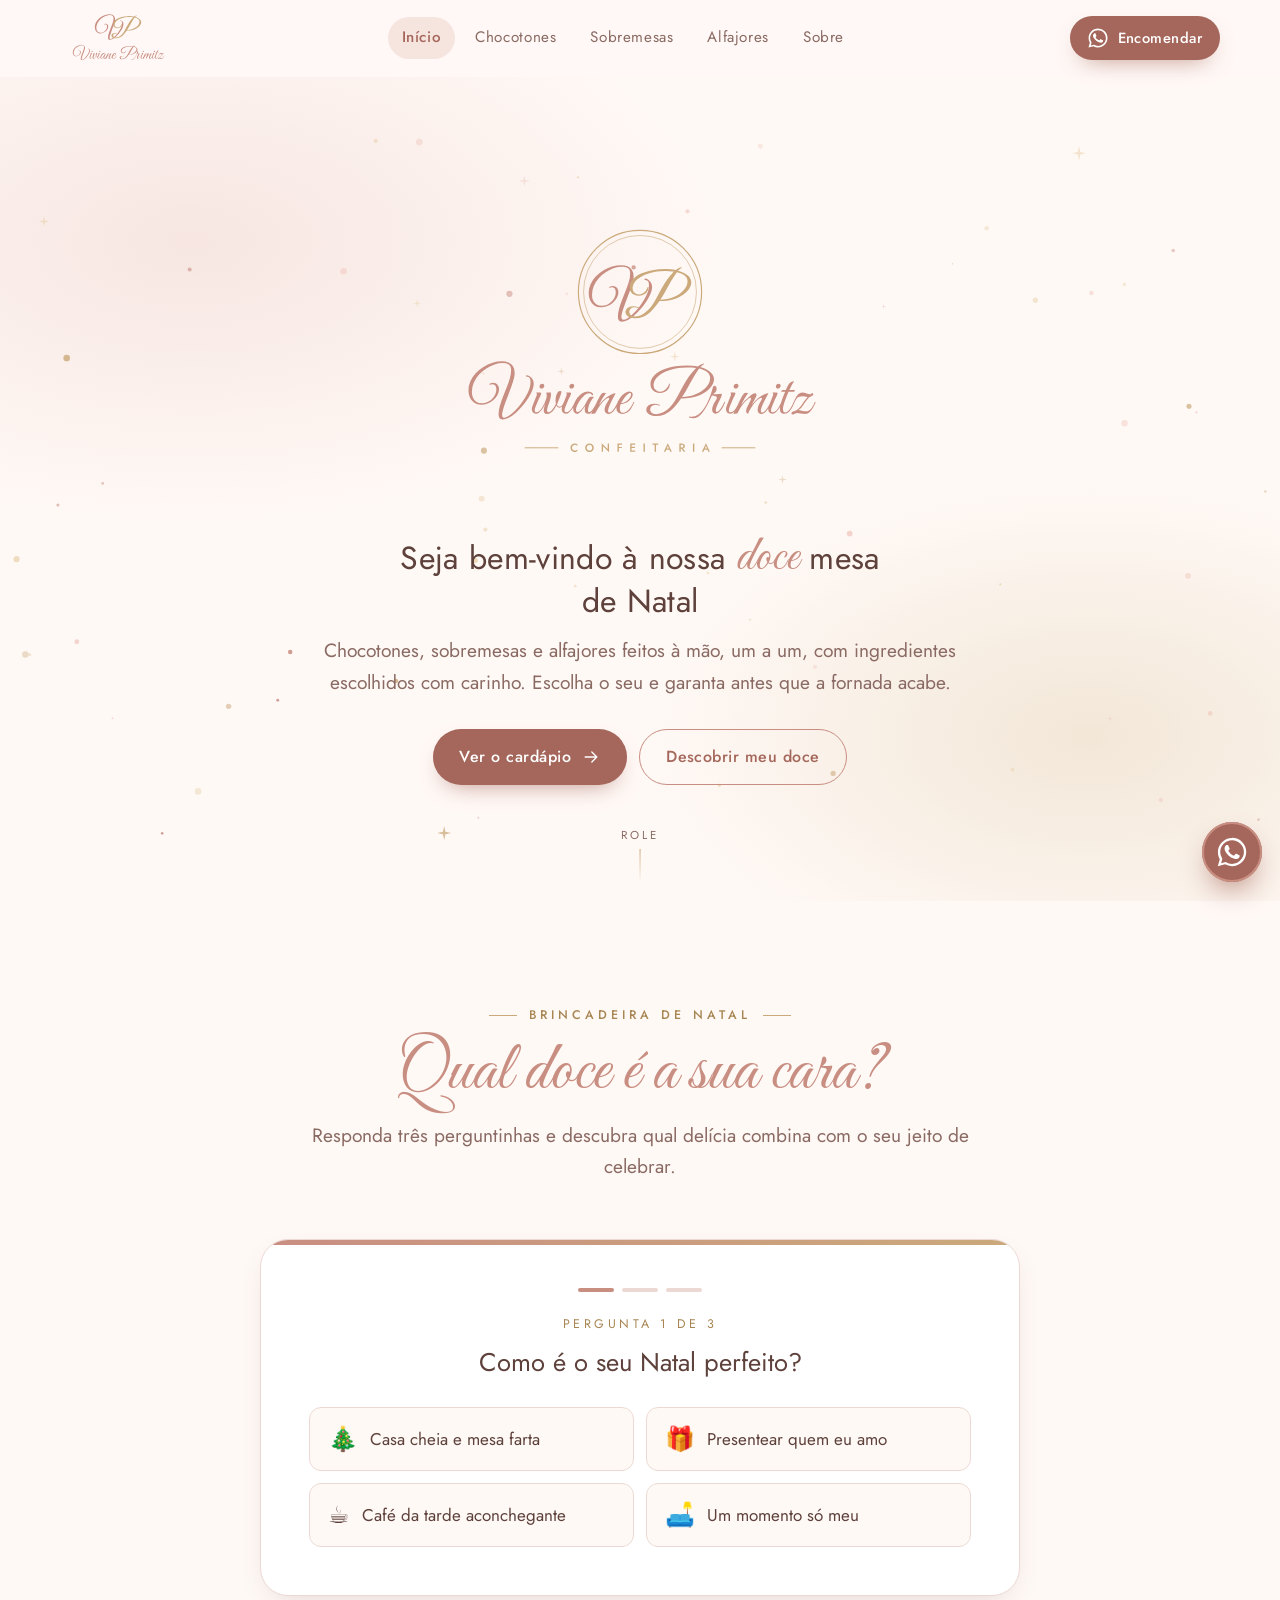
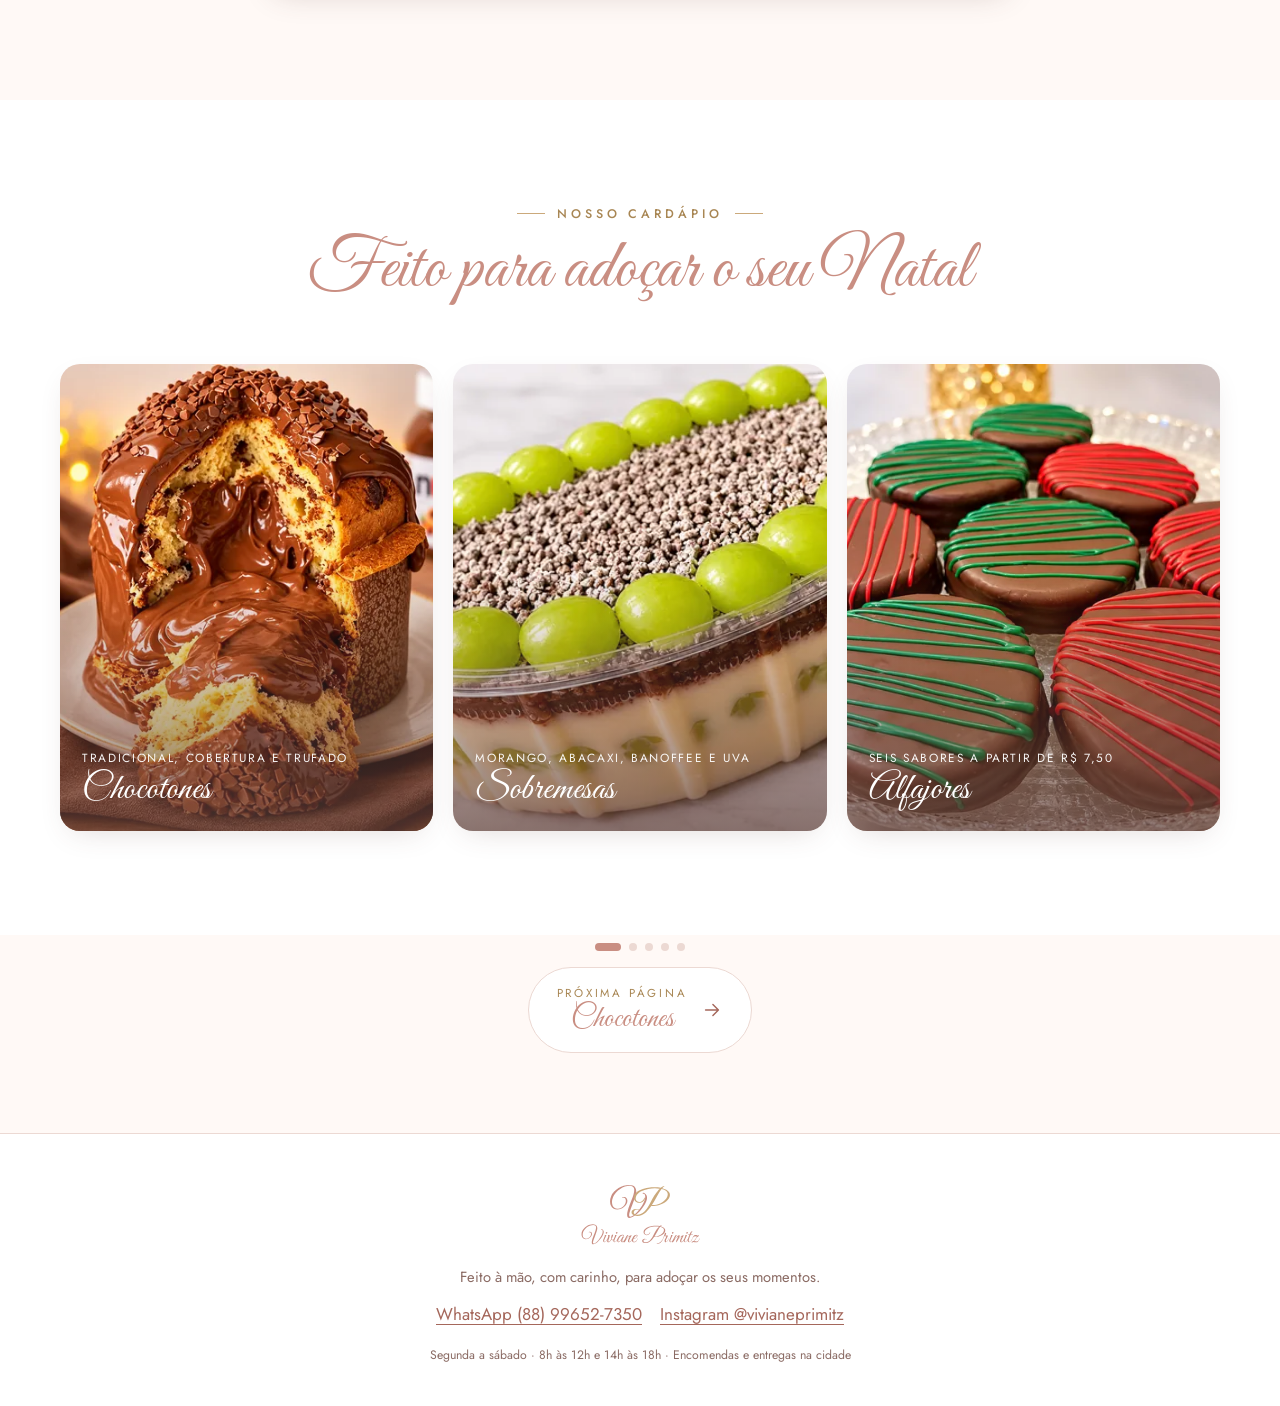
==== index.html @ ac2fde9c "Cria site de cardápio da Viviane Primitz Confeitaria Cinco páginas estáticas (boas-vindas com quiz, " ====
<!doctype html>
<html lang="pt-BR" class="no-js">
<head>
  <meta charset="utf-8">
  <meta name="viewport" content="width=device-width, initial-scale=1, viewport-fit=cover">
  <title>Viviane Primitz Confeitaria · Cardápio de Natal</title>
  <meta name="description" content="Chocotones, sobremesas natalinas e alfajores feitos à mão. Escolha o seu e encomende pelo WhatsApp.">
  <meta name="theme-color" content="#FFF9F6">

  <meta property="og:type" content="website">
  <meta property="og:locale" content="pt_BR">
  <meta property="og:site_name" content="Viviane Primitz Confeitaria">
  <meta property="og:title" content="Viviane Primitz Confeitaria · Cardápio de Natal">
  <meta property="og:description" content="Chocotones, sobremesas natalinas e alfajores feitos à mão. Escolha o seu e encomende pelo WhatsApp.">
  <meta property="og:image" content="/assets/og-image.jpg">
  <meta name="twitter:card" content="summary_large_image">

  <link rel="icon" href="assets/logo/viviane-primitz-icone.svg" type="image/svg+xml">
  <link rel="icon" href="assets/logo/icone-32.png" sizes="32x32" type="image/png">
  <link rel="apple-touch-icon" href="assets/logo/icone-180.png">

  <link rel="preconnect" href="https://fonts.googleapis.com">
  <link rel="preconnect" href="https://fonts.gstatic.com" crossorigin>
  <link rel="stylesheet" href="https://fonts.googleapis.com/css2?family=Great+Vibes&family=Jost:wght@300;400;500&display=swap">
  <link rel="stylesheet" href="css/style.css">
  <script src="js/main.js" defer></script>
</head>
<body class="page-index">
<a class="skip-link" href="#conteudo">Pular para o conteúdo</a>

<header class="site-header">
  <div class="container header-inner">
    <a class="brand" href="index.html" aria-label="Viviane Primitz Confeitaria, página inicial">
      <img src="assets/logo/viviane-primitz-compacta.svg" alt="Viviane Primitz" width="116" height="58">
    </a>
    <nav class="main-nav" aria-label="Cardápio">
      <ul>
        <li><a href="index.html" aria-current="page">Início</a></li>
        <li><a href="chocotones.html">Chocotones</a></li>
        <li><a href="sobremesas.html">Sobremesas</a></li>
        <li><a href="alfajores.html">Alfajores</a></li>
        <li><a href="sobre.html">Sobre</a></li>
      </ul>
    </nav>
    <a class="btn btn-sm header-cta" data-wa="Olá! Vim pelo cardápio do site e quero fazer uma encomenda. 😊" href="https://wa.me/5588996527350"><svg viewBox="0 0 24 24" fill="currentColor" aria-hidden="true"><path d="M17.47 14.38c-.3-.15-1.75-.86-2.02-.96-.27-.1-.47-.15-.67.15-.2.3-.77.96-.94 1.16-.17.2-.35.22-.64.07-.3-.15-1.25-.46-2.38-1.47-.88-.79-1.47-1.76-1.65-2.05-.17-.3-.02-.46.13-.6.13-.14.3-.35.45-.52.15-.18.2-.3.3-.5.1-.2.05-.37-.02-.52-.08-.15-.67-1.6-.92-2.2-.24-.58-.49-.5-.67-.5h-.57c-.2 0-.52.07-.8.37-.27.3-1.04 1.02-1.04 2.48 0 1.46 1.07 2.88 1.21 3.07.15.2 2.1 3.2 5.08 4.49.71.3 1.27.49 1.7.63.72.23 1.37.2 1.88.12.57-.09 1.75-.72 2-1.41.25-.7.25-1.29.17-1.41-.07-.13-.27-.2-.57-.35zM12.05 21.5h-.01a9.4 9.4 0 0 1-4.8-1.32l-.34-.2-3.56.93.95-3.47-.22-.36A9.4 9.4 0 0 1 2.6 12.05C2.6 6.84 6.84 2.6 12.06 2.6c2.52 0 4.9.99 6.68 2.77a9.38 9.38 0 0 1 2.76 6.68c0 5.21-4.24 9.45-9.45 9.45zm8.04-17.5A11.3 11.3 0 0 0 12.05.7C5.79.7.7 5.79.7 12.05c0 2 .52 3.95 1.52 5.67L.6 23.4l5.82-1.53a11.33 11.33 0 0 0 5.63 1.43h.01c6.26 0 11.35-5.09 11.35-11.35 0-3.03-1.18-5.88-3.32-8.02z"/></svg>Encomendar</a>
  </div>
</header>

<nav class="tabbar" aria-label="Cardápio">
    <a href="index.html" aria-current="page"><svg viewBox="0 0 24 24" fill="none" stroke="currentColor" stroke-width="1.6" stroke-linecap="round" stroke-linejoin="round" aria-hidden="true"><path d="M4 11.5 12 5l8 6.5V20a1 1 0 0 1-1 1h-4.5v-5.5h-5V21H5a1 1 0 0 1-1-1z"/></svg><span>Início</span></a>
    <a href="chocotones.html"><svg viewBox="0 0 24 24" fill="none" stroke="currentColor" stroke-width="1.6" stroke-linecap="round" stroke-linejoin="round" aria-hidden="true"><path d="M4 10h16v10a1 1 0 0 1-1 1H5a1 1 0 0 1-1-1zM3 7h18v3H3zM12 7v14M12 7c-1.5-3-5-3.5-5-1.2C7 7 9 7 12 7zm0 0c1.5-3 5-3.5 5-1.2C17 7 15 7 12 7z"/></svg><span>Chocotones</span></a>
    <a href="sobremesas.html"><svg viewBox="0 0 24 24" fill="none" stroke="currentColor" stroke-width="1.6" stroke-linecap="round" stroke-linejoin="round" aria-hidden="true"><path d="M4 20h16M5 20v-6a2 2 0 0 1 2-2h10a2 2 0 0 1 2 2v6M5 15.5c1.2 1 2.3 1 3.5 0s2.3-1 3.5 0 2.3 1 3.5 0 2.3-1 3.5 0M12 12V8M12 5.5a1 1 0 0 0 0-2"/></svg><span>Sobremesas</span></a>
    <a href="alfajores.html"><svg viewBox="0 0 24 24" fill="none" stroke="currentColor" stroke-width="1.6" stroke-linecap="round" stroke-linejoin="round" aria-hidden="true"><circle cx="12" cy="12" r="8.5"/><path d="M8 9.5c1.5 1 2.5 1 4 0s2.5-1 4 0M8 14.5c1.5 1 2.5 1 4 0s2.5-1 4 0"/></svg><span>Alfajores</span></a>
    <a href="sobre.html"><svg viewBox="0 0 24 24" fill="none" stroke="currentColor" stroke-width="1.6" stroke-linecap="round" stroke-linejoin="round" aria-hidden="true"><path d="M12 20s-7.5-4.4-7.5-10A4.3 4.3 0 0 1 12 7.4 4.3 4.3 0 0 1 19.5 10c0 5.6-7.5 10-7.5 10z"/></svg><span>Sobre</span></a>
</nav>

<main id="conteudo">
  <section class="hero">
    <canvas id="sparkles" aria-hidden="true"></canvas>
    <div class="hero-content">
      <img class="hero-logo" src="assets/logo/viviane-primitz-principal.svg" alt="Viviane Primitz Confeitaria" width="600" height="350">
      <h1>Seja bem-vindo à nossa <em>doce</em> mesa de Natal</h1>
      <p class="lead">Chocotones, sobremesas e alfajores feitos à mão, um a um, com ingredientes escolhidos com carinho. Escolha o seu e garanta antes que a fornada acabe.</p>
      <div class="hero-actions">
        <a class="btn" href="chocotones.html">Ver o cardápio <svg viewBox="0 0 24 24" fill="none" stroke="currentColor" stroke-width="1.6" stroke-linecap="round" stroke-linejoin="round" aria-hidden="true"><path d="M5 12h14M13 6l6 6-6 6"/></svg></a>
        <a class="btn btn-outline" href="#quiz">Descobrir meu doce</a>
      </div>
    </div>
    <a class="scroll-hint" href="#quiz" aria-label="Ir para o quiz"><span>Role</span><span></span></a>
  </section>

  <section class="section" id="quiz" aria-labelledby="quiz-title">
    <div class="container">
      <header class="section-head reveal">
        <span class="eyebrow">Brincadeira de Natal</span>
        <h2 class="section-title" id="quiz-title">Qual doce é a sua cara?</h2>
        <p class="lead">Responda três perguntinhas e descubra qual delícia combina com o seu jeito de celebrar.</p>
      </header>

      <div class="quiz reveal" data-quiz>
        <div class="quiz-progress" aria-hidden="true"><span></span><span></span><span></span></div>

      <div class="quiz-step" role="group" aria-labelledby="q0">
        <span class="quiz-count">Pergunta 1 de 3</span>
        <h3 id="q0">Como é o seu Natal perfeito?</h3>
        <div class="quiz-options">
          <button type="button" class="quiz-option" data-score="sobremesa trufado"><span class="emoji" aria-hidden="true">🎄</span><span>Casa cheia e mesa farta</span></button><button type="button" class="quiz-option" data-score="chocomimo alfajor"><span class="emoji" aria-hidden="true">🎁</span><span>Presentear quem eu amo</span></button><button type="button" class="quiz-option" data-score="tradicional cobertura"><span class="emoji" aria-hidden="true">☕</span><span>Café da tarde aconchegante</span></button><button type="button" class="quiz-option" data-score="trufado alfajor"><span class="emoji" aria-hidden="true">🛋️</span><span>Um momento só meu</span></button>
        </div>
      </div>
      <div class="quiz-step" role="group" aria-labelledby="q1">
        <span class="quiz-count">Pergunta 2 de 3</span>
        <h3 id="q1">Chocolate, para você, é…</h3>
        <div class="quiz-options">
          <button type="button" class="quiz-option" data-score="tradicional sobremesa"><span class="emoji" aria-hidden="true">🤍</span><span>Na medida certa</span></button><button type="button" class="quiz-option" data-score="trufado cobertura"><span class="emoji" aria-hidden="true">🍫</span><span>Quanto mais, melhor!</span></button><button type="button" class="quiz-option" data-score="cobertura alfajor"><span class="emoji" aria-hidden="true">✨</span><span>Uma casquinha crocante</span></button><button type="button" class="quiz-option" data-score="sobremesa chocomimo"><span class="emoji" aria-hidden="true">🍓</span><span>Prefiro frutas e creme</span></button>
        </div>
      </div>
      <div class="quiz-step" role="group" aria-labelledby="q2">
        <span class="quiz-count">Pergunta 3 de 3</span>
        <h3 id="q2">Escolha uma textura irresistível</h3>
        <div class="quiz-options">
          <button type="button" class="quiz-option" data-score="tradicional cobertura"><span class="emoji" aria-hidden="true">☁️</span><span>Fofinho</span></button><button type="button" class="quiz-option" data-score="sobremesa trufado"><span class="emoji" aria-hidden="true">🥄</span><span>Cremoso</span></button><button type="button" class="quiz-option" data-score="alfajor chocomimo"><span class="emoji" aria-hidden="true">🍪</span><span>Macio e recheado</span></button><button type="button" class="quiz-option" data-score="chocomimo sobremesa"><span class="emoji" aria-hidden="true">🫙</span><span>Em camadas</span></button>
        </div>
      </div>
        <div class="quiz-result" aria-live="polite">
          <img src="assets/img/chocotone-tradicional-sm.webp" alt="" width="220" height="220">
          <div>
            <span class="quiz-count">O seu doce é</span>
            <h3 class="script" data-result-name tabindex="-1">Chocotone</h3>
            <p data-result-text></p>
            <p><strong data-result-price></strong></p>
            <div class="actions">
              <a class="btn" data-wa="Olá! Fiz o quiz do site e quero encomendar. 😊" href="https://wa.me/5588996527350" data-result-order><svg viewBox="0 0 24 24" fill="currentColor" aria-hidden="true"><path d="M17.47 14.38c-.3-.15-1.75-.86-2.02-.96-.27-.1-.47-.15-.67.15-.2.3-.77.96-.94 1.16-.17.2-.35.22-.64.07-.3-.15-1.25-.46-2.38-1.47-.88-.79-1.47-1.76-1.65-2.05-.17-.3-.02-.46.13-.6.13-.14.3-.35.45-.52.15-.18.2-.3.3-.5.1-.2.05-.37-.02-.52-.08-.15-.67-1.6-.92-2.2-.24-.58-.49-.5-.67-.5h-.57c-.2 0-.52.07-.8.37-.27.3-1.04 1.02-1.04 2.48 0 1.46 1.07 2.88 1.21 3.07.15.2 2.1 3.2 5.08 4.49.71.3 1.27.49 1.7.63.72.23 1.37.2 1.88.12.57-.09 1.75-.72 2-1.41.25-.7.25-1.29.17-1.41-.07-.13-.27-.2-.57-.35zM12.05 21.5h-.01a9.4 9.4 0 0 1-4.8-1.32l-.34-.2-3.56.93.95-3.47-.22-.36A9.4 9.4 0 0 1 2.6 12.05C2.6 6.84 6.84 2.6 12.06 2.6c2.52 0 4.9.99 6.68 2.77a9.38 9.38 0 0 1 2.76 6.68c0 5.21-4.24 9.45-9.45 9.45zm8.04-17.5A11.3 11.3 0 0 0 12.05.7C5.79.7.7 5.79.7 12.05c0 2 .52 3.95 1.52 5.67L.6 23.4l5.82-1.53a11.33 11.33 0 0 0 5.63 1.43h.01c6.26 0 11.35-5.09 11.35-11.35 0-3.03-1.18-5.88-3.32-8.02z"/></svg>Quero esse!</a>
              <a class="btn btn-outline" href="chocotones.html" data-result-page>Ver no cardápio</a>
              <button type="button" class="link-btn" data-quiz-restart>Refazer o quiz</button>
            </div>
          </div>
        </div>
      </div>
    </div>
  </section>

  <section class="section section-alt" aria-labelledby="destaques-title">
    <div class="container">
      <header class="section-head reveal">
        <span class="eyebrow">Nosso cardápio</span>
        <h2 class="section-title" id="destaques-title">Feito para adoçar o seu Natal</h2>
      </header>
      <div class="highlights">

      <a class="highlight reveal" href="chocotones.html">
        <img src="assets/img/chocotone-trufado-sm.webp" alt="Chocotone trufado com recheio cremoso" loading="lazy" width="560" height="600">
        <span class="highlight-text"><small>Tradicional, cobertura e trufado</small><span class="script">Chocotones</span></span>
      </a>

      <a class="highlight reveal" href="sobremesas.html">
        <img src="assets/img/sobremesa-uva-sm.webp" alt="Sobremesa natalina de uva" loading="lazy" width="560" height="600">
        <span class="highlight-text"><small>Morango, abacaxi, banoffee e uva</small><span class="script">Sobremesas</span></span>
      </a>

      <a class="highlight reveal" href="alfajores.html">
        <img src="assets/img/alfajor-sm.webp" alt="Alfajores decorados para o Natal" loading="lazy" width="560" height="600">
        <span class="highlight-text"><small>Seis sabores a partir de R$ 7,50</small><span class="script">Alfajores</span></span>
      </a>
      </div>
    </div>
  </section>
</main>

<section class="page-next" aria-label="Navegação entre páginas">
  <div class="container page-next-inner">
    <div class="steps" aria-label="Página 1 de 5"><span class="is-current"></span><span></span><span></span><span></span><span></span></div>
    <a class="next-link" href="chocotones.html">
        <span><small>Próxima página</small><strong>Chocotones</strong></span>
        <svg viewBox="0 0 24 24" fill="none" stroke="currentColor" stroke-width="1.6" stroke-linecap="round" stroke-linejoin="round" aria-hidden="true"><path d="M5 12h14M13 6l6 6-6 6"/></svg>
      </a>
  </div>
</section>
<footer class="site-footer">
  <div class="container">
    <img src="assets/logo/viviane-primitz-compacta.svg" alt="Viviane Primitz" width="150" height="75" loading="lazy">
    <p>Feito à mão, com carinho, para adoçar os seus momentos.</p>
    <div class="footer-links">
      <a data-wa="Olá! Vim pelo cardápio do site e quero fazer uma encomenda. 😊" href="https://wa.me/5588996527350">WhatsApp (88) 99652-7350</a>
      <a href="https://www.instagram.com/vivianeprimitz" target="_blank" rel="noopener">Instagram @vivianeprimitz</a>
    </div>
    <p><small>Segunda a sábado · 8h às 12h e 14h às 18h · Encomendas e entregas na cidade</small></p>
  </div>
</footer>

<a class="wa-float" data-wa="Olá! Vim pelo cardápio do site e quero fazer uma encomenda. 😊" href="https://wa.me/5588996527350" aria-label="Falar com a Viviane no WhatsApp"><svg viewBox="0 0 24 24" fill="currentColor" aria-hidden="true"><path d="M17.47 14.38c-.3-.15-1.75-.86-2.02-.96-.27-.1-.47-.15-.67.15-.2.3-.77.96-.94 1.16-.17.2-.35.22-.64.07-.3-.15-1.25-.46-2.38-1.47-.88-.79-1.47-1.76-1.65-2.05-.17-.3-.02-.46.13-.6.13-.14.3-.35.45-.52.15-.18.2-.3.3-.5.1-.2.05-.37-.02-.52-.08-.15-.67-1.6-.92-2.2-.24-.58-.49-.5-.67-.5h-.57c-.2 0-.52.07-.8.37-.27.3-1.04 1.02-1.04 2.48 0 1.46 1.07 2.88 1.21 3.07.15.2 2.1 3.2 5.08 4.49.71.3 1.27.49 1.7.63.72.23 1.37.2 1.88.12.57-.09 1.75-.72 2-1.41.25-.7.25-1.29.17-1.41-.07-.13-.27-.2-.57-.35zM12.05 21.5h-.01a9.4 9.4 0 0 1-4.8-1.32l-.34-.2-3.56.93.95-3.47-.22-.36A9.4 9.4 0 0 1 2.6 12.05C2.6 6.84 6.84 2.6 12.06 2.6c2.52 0 4.9.99 6.68 2.77a9.38 9.38 0 0 1 2.76 6.68c0 5.21-4.24 9.45-9.45 9.45zm8.04-17.5A11.3 11.3 0 0 0 12.05.7C5.79.7.7 5.79.7 12.05c0 2 .52 3.95 1.52 5.67L.6 23.4l5.82-1.53a11.33 11.33 0 0 0 5.63 1.43h.01c6.26 0 11.35-5.09 11.35-11.35 0-3.03-1.18-5.88-3.32-8.02z"/></svg></a>
</body>
</html>
---- css/style.css ----
/* ==========================================================================
   Viviane Primitz Confeitaria — Cardápio
   Identidade: Rosé #C98E82 · Champanhe #CBA97B · Blush #F6E4DF · Creme #FFF9F6
   Fontes: Great Vibes (títulos/assinatura) · Jost (textos)
   ========================================================================== */

:root {
  /* Paleta oficial da marca */
  --rose: #c98e82;
  --champanhe: #cba97b;
  --blush: #f6e4df;
  --creme: #fff9f6;
  --branco: #ffffff;

  /* Tons de apoio (derivados da paleta) para garantir leitura/contraste */
  --rose-forte: #a5675b;      /* botões: texto branco com contraste AA */
  --rose-hover: #92584d;
  --cacau: #5e413b;           /* texto principal */
  --cacau-suave: #8a6a63;     /* texto secundário */
  --champanhe-claro: #efe2cf;
  --linha: #ecd9d3;

  --font-script: "Great Vibes", cursive;
  --font-body: "Jost", system-ui, -apple-system, "Segoe UI", sans-serif;

  --radius: 20px;
  --radius-sm: 12px;
  --shadow: 0 10px 30px -12px rgba(94, 65, 59, 0.22);
  --shadow-lg: 0 24px 60px -20px rgba(94, 65, 59, 0.32);
  --max: 1160px;
  --header-h: 76px;
  --tabbar-h: 0px;
  --ease: cubic-bezier(0.22, 1, 0.36, 1);
}

*,
*::before,
*::after { box-sizing: border-box; }

html { scroll-behavior: smooth; -webkit-text-size-adjust: 100%; }

body {
  margin: 0;
  font-family: var(--font-body);
  font-size: 1.0625rem;
  line-height: 1.65;
  color: var(--cacau);
  background: var(--creme);
  padding-bottom: var(--tabbar-h);
  -webkit-font-smoothing: antialiased;
  overflow-x: hidden;
}

img { max-width: 100%; display: block; }
a { color: inherit; }
button { font: inherit; color: inherit; }

:focus-visible {
  outline: 3px solid var(--champanhe);
  outline-offset: 3px;
  border-radius: 6px;
}

.sr-only {
  position: absolute; width: 1px; height: 1px; padding: 0; margin: -1px;
  overflow: hidden; clip: rect(0, 0, 0, 0); white-space: nowrap; border: 0;
}

.skip-link {
  position: absolute; left: 16px; top: -60px; z-index: 100;
  background: var(--rose-forte); color: #fff; padding: 10px 16px; border-radius: 10px;
  text-decoration: none; transition: top .2s;
}
.skip-link:focus { top: 12px; }

.container { width: min(100% - 32px, var(--max)); margin-inline: auto; }

/* ---------- Tipografia ---------- */
.script {
  font-family: var(--font-script);
  font-weight: 400;
  color: var(--rose);
  line-height: 1.1;
}

.eyebrow {
  display: inline-flex; align-items: center; gap: 12px;
  font-size: .78rem; font-weight: 500; letter-spacing: .32em; text-transform: uppercase;
  color: #a88653;
}
.eyebrow::before,
.eyebrow::after { content: ""; width: 28px; height: 1px; background: var(--champanhe); }

h1, h2, h3 { margin: 0; font-weight: 500; }

.section-title {
  font-family: var(--font-script);
  font-size: clamp(2.8rem, 7vw, 4.4rem);
  color: var(--rose);
  font-weight: 400;
  line-height: 1.05;
}

.lead { font-size: clamp(1.05rem, 2.2vw, 1.2rem); color: var(--cacau-suave); max-width: 60ch; }

/* ---------- Header ---------- */
.site-header {
  position: sticky; top: 0; z-index: 50;
  background: rgba(255, 249, 246, 0.86);
  backdrop-filter: saturate(160%) blur(14px);
  -webkit-backdrop-filter: saturate(160%) blur(14px);
  border-bottom: 1px solid transparent;
  transition: border-color .3s, box-shadow .3s;
}
.site-header.is-scrolled { border-color: var(--linha); box-shadow: 0 6px 24px -18px rgba(94,65,59,.4); }

.header-inner {
  height: var(--header-h);
  display: flex; align-items: center; justify-content: space-between; gap: 24px;
}

.brand { display: flex; align-items: center; text-decoration: none; }
.brand img { height: 58px; width: auto; }

.main-nav ul { list-style: none; margin: 0; padding: 0; display: flex; gap: 6px; }
.main-nav a {
  display: block; padding: 8px 14px; border-radius: 999px;
  text-decoration: none; font-size: .95rem; letter-spacing: .04em; color: var(--cacau-suave);
  transition: color .2s, background .2s;
}
.main-nav a:hover { color: var(--rose-forte); background: var(--blush); }
.main-nav a[aria-current="page"] { color: var(--rose-forte); background: var(--blush); font-weight: 500; }

.header-cta { flex-shrink: 0; }

/* ---------- Botões ---------- */
.btn {
  --bg: var(--rose-forte);
  display: inline-flex; align-items: center; justify-content: center; gap: 10px;
  min-height: 52px; padding: 14px 26px;
  border: 0; border-radius: 999px;
  background: var(--bg); color: #fff;
  font-size: 1rem; font-weight: 500; letter-spacing: .03em; text-decoration: none;
  cursor: pointer;
  box-shadow: 0 10px 24px -12px rgba(165, 103, 91, .8);
  transition: transform .25s var(--ease), box-shadow .25s var(--ease), background .2s;
  -webkit-tap-highlight-color: transparent;
}
.btn:hover { background: var(--rose-hover); transform: translateY(-2px); box-shadow: 0 16px 30px -14px rgba(165, 103, 91, .9); }
.btn:active { transform: translateY(0) scale(.98); }
.btn svg { width: 20px; height: 20px; flex-shrink: 0; }

.btn-outline {
  background: transparent; color: var(--rose-forte);
  border: 1.5px solid var(--rose); box-shadow: none;
}
.btn-outline:hover { background: var(--blush); color: var(--rose-hover); box-shadow: none; }

.btn-sm { min-height: 44px; padding: 10px 18px; font-size: .92rem; }
.btn-block { width: 100%; }

/* ---------- Hero (boas-vindas) ---------- */
.hero {
  position: relative;
  min-height: calc(100svh - var(--header-h) - var(--tabbar-h));
  display: grid; place-items: center;
  padding: 48px 0 72px;
  overflow: hidden;
  background:
    radial-gradient(60% 50% at 15% 20%, rgba(246, 228, 223, .9), transparent 70%),
    radial-gradient(50% 45% at 85% 80%, rgba(239, 226, 207, .8), transparent 70%),
    var(--creme);
}
#sparkles { position: absolute; inset: 0; width: 100%; height: 100%; pointer-events: none; }

.hero-content { position: relative; text-align: center; max-width: 760px; padding-inline: 16px; }
.hero-logo { width: min(440px, 82vw); margin: 0 auto 8px; animation: logo-in 1.4s var(--ease) both; }
.hero h1 {
  font-size: clamp(1.4rem, 3.6vw, 2rem); font-weight: 400; color: var(--cacau);
  letter-spacing: .01em; margin: 18px auto 12px; max-width: 26ch; line-height: 1.35;
}
.hero h1 em { font-family: var(--font-script); font-style: normal; color: var(--rose); font-size: 1.55em; line-height: 0; }
.hero .lead { margin: 0 auto 30px; }
.hero-actions { display: flex; flex-wrap: wrap; gap: 12px; justify-content: center; }

.scroll-hint {
  position: absolute; bottom: 18px; left: 50%; transform: translateX(-50%);
  display: grid; justify-items: center; gap: 4px;
  font-size: .72rem; letter-spacing: .28em; text-transform: uppercase; color: var(--cacau-suave);
  text-decoration: none;
}
.scroll-hint span:last-child { width: 1px; height: 34px; background: linear-gradient(var(--champanhe), transparent); animation: drip 2s ease-in-out infinite; transform-origin: top; }

@keyframes logo-in { from { opacity: 0; transform: translateY(16px) scale(.96); filter: blur(6px); } to { opacity: 1; transform: none; filter: none; } }
@keyframes drip { 0%, 100% { transform: scaleY(.3); opacity: .4; } 50% { transform: scaleY(1); opacity: 1; } }

/* ---------- Seções ---------- */
.section { padding: clamp(56px, 9vw, 104px) 0; }
.section-alt { background: var(--branco); }
.section-head { text-align: center; display: grid; justify-items: center; gap: 10px; margin-bottom: clamp(32px, 5vw, 56px); }
.section-head .lead { margin: 0; }

.page-hero {
  padding: clamp(40px, 7vw, 80px) 0 clamp(24px, 4vw, 40px);
  text-align: center;
  background: radial-gradient(70% 90% at 50% 0%, var(--blush), transparent 75%);
}
.page-hero .container { display: grid; justify-items: center; gap: 12px; }
.page-hero .lead { margin: 0; }

/* ---------- Quiz ---------- */
.quiz {
  max-width: 760px; margin: 0 auto;
  background: var(--branco);
  border: 1px solid var(--linha);
  border-radius: 28px;
  padding: clamp(24px, 5vw, 48px);
  box-shadow: var(--shadow);
  position: relative; overflow: hidden;
}
.quiz::before {
  content: ""; position: absolute; inset: 0 0 auto 0; height: 5px;
  background: linear-gradient(90deg, var(--rose), var(--champanhe));
}
.quiz-progress { display: flex; gap: 8px; justify-content: center; margin-bottom: 22px; }
.quiz-progress span { width: 36px; height: 4px; border-radius: 4px; background: var(--linha); transition: background .4s; }
.quiz-progress span.is-done { background: var(--champanhe); }
.quiz-progress span.is-active { background: var(--rose); }

.quiz-step { display: none; text-align: center; }
.quiz-step.is-active { display: block; animation: fade-up .5s var(--ease) both; }
.quiz-step h3 { font-size: clamp(1.25rem, 3vw, 1.6rem); font-weight: 400; margin-bottom: 22px; }
.quiz-count { display: block; font-size: .78rem; letter-spacing: .28em; text-transform: uppercase; color: #a88653; margin-bottom: 8px; }

.quiz-options { display: grid; grid-template-columns: repeat(2, minmax(0, 1fr)); gap: 12px; }
.quiz-option {
  display: flex; align-items: center; gap: 12px; text-align: left;
  padding: 16px 18px; min-height: 64px;
  border: 1.5px solid var(--linha); border-radius: var(--radius-sm);
  background: var(--creme); cursor: pointer;
  transition: border-color .2s, background .2s, transform .2s var(--ease);
}
.quiz-option:hover { border-color: var(--rose); background: var(--blush); transform: translateY(-2px); }
.quiz-option .emoji { font-size: 1.5rem; line-height: 1; }

.quiz-result { display: none; }
.quiz-result.is-active { display: grid; grid-template-columns: 220px 1fr; gap: 28px; align-items: center; text-align: left; animation: fade-up .6s var(--ease) both; }
.quiz-result img { width: 100%; aspect-ratio: 1; object-fit: cover; border-radius: var(--radius); box-shadow: var(--shadow); }
.quiz-result .script { font-size: clamp(2.2rem, 5vw, 3rem); margin: 4px 0 8px; }
.quiz-result p { margin: 0 0 18px; color: var(--cacau-suave); }
.quiz-result .actions { display: flex; flex-wrap: wrap; gap: 10px; align-items: center; }
.link-btn { background: none; border: 0; padding: 8px 4px; color: var(--cacau-suave); text-decoration: underline; text-underline-offset: 4px; cursor: pointer; font-size: .92rem; }
.link-btn:hover { color: var(--rose-forte); }

@keyframes fade-up { from { opacity: 0; transform: translateY(14px); } to { opacity: 1; transform: none; } }

/* ---------- Destaques da home ---------- */
.highlights { display: grid; grid-template-columns: repeat(3, minmax(0, 1fr)); gap: 20px; }
.highlight {
  position: relative; display: block; border-radius: var(--radius); overflow: hidden;
  text-decoration: none; aspect-ratio: 4 / 5; box-shadow: var(--shadow);
  isolation: isolate;
}
.highlight img { width: 100%; height: 100%; object-fit: cover; transition: transform .8s var(--ease); }
.highlight::after {
  content: ""; position: absolute; inset: 0; z-index: 1;
  background: linear-gradient(to top, rgba(94, 65, 59, .72), rgba(94, 65, 59, 0) 55%);
}
.highlight-text { position: absolute; z-index: 2; left: 22px; right: 22px; bottom: 20px; color: #fff; }
.highlight-text .script { color: #fff; font-size: 2.3rem; display: block; }
.highlight-text small { letter-spacing: .14em; text-transform: uppercase; font-size: .74rem; opacity: .95; }
.highlight:hover img { transform: scale(1.06); }

/* ---------- Cards de produto ---------- */
.products { display: grid; gap: clamp(20px, 3vw, 32px); grid-template-columns: repeat(2, minmax(0, 1fr)); }

.product {
  display: flex; flex-direction: column;
  background: var(--branco);
  border: 1px solid var(--linha);
  border-radius: 26px;
  overflow: hidden;
  box-shadow: var(--shadow);
  transition: transform .4s var(--ease), box-shadow .4s var(--ease);
}
.product:hover { transform: translateY(-4px); box-shadow: var(--shadow-lg); }

.product-media { position: relative; aspect-ratio: 4 / 3; overflow: hidden; background: var(--blush); }
.product-media img { width: 100%; height: 100%; object-fit: cover; transition: transform .9s var(--ease); }
.product:hover .product-media img { transform: scale(1.05); }

.badge {
  position: absolute; top: 16px; left: 16px;
  padding: 6px 14px; border-radius: 999px;
  background: rgba(255, 249, 246, .94); color: var(--rose-forte);
  font-size: .74rem; font-weight: 500; letter-spacing: .14em; text-transform: uppercase;
  box-shadow: 0 4px 14px -6px rgba(94,65,59,.4);
}

.product-body { display: flex; flex-direction: column; gap: 14px; padding: clamp(20px, 3vw, 30px); flex: 1; }
.product-title { font-family: var(--font-script); font-weight: 400; color: var(--rose); font-size: clamp(2.1rem, 4vw, 2.6rem); line-height: 1.05; }
.product-desc { margin: 0; color: var(--cacau-suave); }

.price-row { display: flex; align-items: baseline; justify-content: space-between; gap: 12px; flex-wrap: wrap; margin-top: auto; padding-top: 6px; }
.price { font-size: 1.75rem; font-weight: 500; color: var(--cacau); letter-spacing: .01em; }
.price small { font-size: .9rem; font-weight: 400; color: var(--cacau-suave); margin-right: 4px; }
.price-note { font-size: .85rem; color: var(--cacau-suave); }

/* Seletor de tamanho */
.sizes { border: 0; padding: 0; margin: 0; }
.sizes legend { font-size: .76rem; letter-spacing: .22em; text-transform: uppercase; color: #a88653; margin-bottom: 10px; padding: 0; }
.size-options { display: grid; grid-template-columns: repeat(3, minmax(0, 1fr)); gap: 8px; }
.size-options label { position: relative; cursor: pointer; }
.size-options input { position: absolute; opacity: 0; inset: 0; cursor: pointer; }
.size-options span {
  display: grid; justify-items: center; gap: 2px;
  padding: 10px 6px; border-radius: var(--radius-sm);
  border: 1.5px solid var(--linha); background: var(--creme);
  font-size: .9rem; transition: all .2s;
}
.size-options span b { font-weight: 500; font-size: 1rem; }
.size-options input:checked + span { border-color: var(--rose); background: var(--blush); color: var(--rose-hover); box-shadow: inset 0 0 0 1px var(--rose); }
.size-options input:focus-visible + span { outline: 3px solid var(--champanhe); outline-offset: 2px; }
.size-options label:hover span { border-color: var(--rose); }

/* ---------- Sobremesas ---------- */
.dessert-gallery { display: grid; grid-template-columns: 1fr 1fr; gap: 16px; margin-bottom: clamp(32px, 5vw, 56px); }
.dessert-gallery figure { margin: 0; border-radius: 26px; overflow: hidden; box-shadow: var(--shadow); aspect-ratio: 4 / 3; }
.dessert-gallery img { width: 100%; height: 100%; object-fit: cover; }

.price-banner {
  display: flex; align-items: center; justify-content: center; flex-wrap: wrap; gap: 6px 18px;
  text-align: center; margin: 0 auto clamp(28px, 4vw, 44px);
  padding: 16px 28px; border-radius: 999px; width: fit-content; max-width: 100%;
  background: var(--branco); border: 1px solid var(--linha); box-shadow: var(--shadow);
}
.price-banner .price { font-size: 1.6rem; }

.flavors { display: grid; grid-template-columns: repeat(4, minmax(0, 1fr)); gap: 18px; }
.flavor {
  display: flex; flex-direction: column; gap: 10px; text-align: center; align-items: center;
  padding: 28px 20px 22px; border-radius: 24px;
  background: var(--branco); border: 1px solid var(--linha); box-shadow: var(--shadow);
  transition: transform .4s var(--ease), box-shadow .4s var(--ease);
}
.flavor:hover { transform: translateY(-4px); box-shadow: var(--shadow-lg); }
.flavor-icon {
  width: 68px; height: 68px; border-radius: 50%; display: grid; place-items: center;
  font-size: 2rem; background: var(--blush); border: 1px solid var(--champanhe-claro);
}
.flavor h3 { font-family: var(--font-script); font-weight: 400; color: var(--rose); font-size: 2.2rem; line-height: 1.1; }
.flavor p { margin: 0; color: var(--cacau-suave); font-size: .97rem; flex: 1; }
.flavor .btn { margin-top: 8px; }

/* ---------- Alfajores ---------- */
.alfajor-layout { display: grid; grid-template-columns: 1fr 1.1fr; gap: clamp(28px, 5vw, 64px); align-items: start; }
.alfajor-photo { position: sticky; top: calc(var(--header-h) + 24px); border-radius: 28px; overflow: hidden; box-shadow: var(--shadow-lg); aspect-ratio: 1; }
.alfajor-photo img { width: 100%; height: 100%; object-fit: cover; }

.tier + .tier { margin-top: 32px; }
.tier-head { display: flex; align-items: baseline; justify-content: space-between; gap: 12px; padding-bottom: 12px; border-bottom: 1px solid var(--linha); margin-bottom: 8px; }
.tier-head h3 { font-size: .82rem; letter-spacing: .26em; text-transform: uppercase; color: #a88653; font-weight: 500; }
.tier-head .price { font-size: 1.4rem; }

.flavor-list { list-style: none; margin: 0; padding: 0; }
.flavor-row {
  display: flex; align-items: center; justify-content: space-between; gap: 16px;
  padding: 14px 4px; border-bottom: 1px dashed var(--linha);
}
.flavor-row-name { font-size: 1.08rem; }
.flavor-row-name small { display: block; color: var(--cacau-suave); font-size: .88rem; }

.stepper { display: inline-flex; align-items: center; border: 1.5px solid var(--linha); border-radius: 999px; background: var(--creme); flex-shrink: 0; }
.stepper button {
  width: 44px; height: 44px; border: 0; background: none; border-radius: 50%;
  font-size: 1.3rem; line-height: 1; color: var(--rose-forte); cursor: pointer;
  transition: background .2s;
}
.stepper button:hover:not(:disabled) { background: var(--blush); }
.stepper button:disabled { color: #cdb9b4; cursor: not-allowed; }
.stepper output { min-width: 28px; text-align: center; font-weight: 500; font-variant-numeric: tabular-nums; }

.box-summary {
  margin-top: 28px; padding: 22px; border-radius: 22px;
  background: var(--blush); border: 1px solid var(--champanhe-claro);
  display: grid; gap: 14px;
}
.box-summary-top { display: flex; justify-content: space-between; align-items: baseline; gap: 12px; flex-wrap: wrap; }
.box-summary-top .price { font-size: 1.6rem; }
.box-summary p { margin: 0; font-size: .95rem; color: var(--cacau-suave); }

/* Barra fixa de pedido (mobile) */
.order-bar {
  position: fixed; left: 12px; right: 12px; bottom: calc(var(--tabbar-h) + 12px); z-index: 45;
  display: flex; align-items: center; justify-content: space-between; gap: 12px;
  padding: 10px 10px 10px 20px; border-radius: 999px;
  background: rgba(255, 255, 255, .96); border: 1px solid var(--linha); box-shadow: var(--shadow-lg);
  transform: translateY(160%); transition: transform .45s var(--ease);
}
.order-bar.is-visible { transform: none; }
.order-bar strong { font-weight: 500; }
.order-bar small { display: block; color: var(--cacau-suave); font-size: .8rem; line-height: 1.2; }

/* ---------- Sobre / Info ---------- */
.about { display: grid; grid-template-columns: 1fr 1fr; gap: clamp(28px, 5vw, 64px); align-items: center; }
.about-card {
  background: var(--branco); border: 1px solid var(--linha); border-radius: 28px;
  padding: clamp(28px, 5vw, 48px); box-shadow: var(--shadow); text-align: center;
}
.about-card img { width: min(320px, 100%); margin: 0 auto; }
.about-text p { color: var(--cacau-suave); }
.about-text .signature { font-family: var(--font-script); color: var(--rose); font-size: 2.4rem; margin: 8px 0 0; }

.info-grid { display: grid; grid-template-columns: repeat(4, minmax(0, 1fr)); gap: 16px; }
.info-item {
  padding: 24px; border-radius: 22px; background: var(--branco); border: 1px solid var(--linha);
  display: grid; gap: 6px; align-content: start;
}
.info-item .icon { width: 44px; height: 44px; border-radius: 50%; display: grid; place-items: center; background: var(--blush); color: var(--rose-forte); margin-bottom: 6px; }
.info-item .icon svg { width: 22px; height: 22px; }
.info-item h3 { font-size: .78rem; letter-spacing: .24em; text-transform: uppercase; color: #a88653; font-weight: 500; }
.info-item p { margin: 0; }
.info-item a { color: var(--rose-forte); text-underline-offset: 4px; }

.copy-btn {
  margin-top: 6px; justify-self: start;
  display: inline-flex; align-items: center; gap: 8px;
  padding: 8px 14px; border-radius: 999px; border: 1.5px solid var(--rose);
  background: transparent; color: var(--rose-forte); cursor: pointer; font-size: .9rem;
  transition: background .2s;
}
.copy-btn svg { width: 18px; height: 18px; flex-shrink: 0; }
.copy-btn:hover { background: var(--blush); }
.copy-btn.is-copied { background: var(--rose-forte); border-color: var(--rose-forte); color: #fff; }

.occasions { display: grid; grid-template-columns: repeat(3, minmax(0, 1fr)); gap: 20px; }
.occasion {
  position: relative; overflow: hidden;
  padding: 32px 28px 28px; border-radius: 26px;
  background: linear-gradient(160deg, var(--branco), var(--blush));
  border: 1px solid var(--linha); box-shadow: var(--shadow);
  display: flex; flex-direction: column; gap: 12px;
}
.occasion .emoji { font-size: 2rem; }
.occasion h3 { font-family: var(--font-script); color: var(--rose); font-weight: 400; font-size: 2.3rem; line-height: 1.05; }
.occasion p { margin: 0; color: var(--cacau-suave); flex: 1; }

.final-cta {
  text-align: center; display: grid; justify-items: center; gap: 16px;
  padding: clamp(40px, 7vw, 72px) clamp(20px, 5vw, 56px);
  border-radius: 32px;
  background:
    radial-gradient(80% 120% at 50% 0%, rgba(255,255,255,.55), transparent 60%),
    linear-gradient(135deg, var(--blush), var(--champanhe-claro));
  border: 1px solid var(--champanhe-claro);
}
.final-cta .lead { margin: 0; }
.final-cta .eyebrow { text-align: center; }

/* ---------- Navegação entre páginas ---------- */
.page-next { padding: 8px 0 clamp(48px, 7vw, 80px); }
.page-next-inner { display: flex; flex-direction: column; align-items: center; gap: 16px; text-align: center; }
.steps { display: flex; gap: 8px; }
.steps span { width: 8px; height: 8px; border-radius: 50%; background: var(--linha); }
.steps span.is-current { background: var(--rose); width: 26px; border-radius: 8px; }
.next-link {
  display: inline-flex; align-items: center; gap: 14px; text-decoration: none;
  padding: 16px 28px; border-radius: 999px; border: 1.5px solid var(--linha); background: var(--branco);
  transition: border-color .2s, transform .3s var(--ease), box-shadow .3s;
}
.next-link:hover { border-color: var(--rose); transform: translateY(-2px); box-shadow: var(--shadow); }
.next-link small { display: block; font-size: .72rem; letter-spacing: .24em; text-transform: uppercase; color: #a88653; }
.next-link strong { font-family: var(--font-script); color: var(--rose); font-weight: 400; font-size: 1.9rem; line-height: 1.1; }
.next-link svg { width: 22px; height: 22px; color: var(--rose-forte); transition: transform .3s var(--ease); }
.next-link:hover svg { transform: translateX(4px); }

/* ---------- Rodapé ---------- */
.site-footer { background: var(--branco); border-top: 1px solid var(--linha); padding: 44px 0 36px; text-align: center; }
.site-footer img { width: 150px; margin: 0 auto 12px; }
.site-footer p { margin: 4px 0; font-size: .92rem; color: var(--cacau-suave); }
.footer-links { display: flex; justify-content: center; gap: 18px; flex-wrap: wrap; margin: 10px 0 14px; }
.footer-links a { color: var(--rose-forte); text-underline-offset: 4px; }

/* ---------- WhatsApp flutuante ---------- */
.wa-float {
  position: fixed; right: 18px; bottom: calc(var(--tabbar-h) + 18px); z-index: 40;
  width: 60px; height: 60px; border-radius: 50%;
  display: grid; place-items: center;
  background: var(--rose-forte); color: #fff;
  box-shadow: 0 14px 30px -10px rgba(165, 103, 91, .9);
  transition: transform .3s var(--ease), opacity .3s;
}
.wa-float::before {
  content: ""; position: absolute; inset: 0; border-radius: 50%;
  border: 2px solid var(--rose); animation: pulse 2.6s ease-out infinite;
}
.wa-float:hover { transform: scale(1.07); }
.wa-float svg { width: 30px; height: 30px; }
.has-order-bar .wa-float { opacity: 0; pointer-events: none; }
@keyframes pulse { 0% { transform: scale(1); opacity: .7; } 100% { transform: scale(1.6); opacity: 0; } }

/* ---------- Tab bar (mobile) ---------- */
.tabbar { display: none; }

/* ---------- Reveal on scroll ---------- */
.reveal { opacity: 0; transform: translateY(24px); transition: opacity .8s var(--ease), transform .8s var(--ease); }
.reveal.is-visible { opacity: 1; transform: none; }
.no-js .reveal { opacity: 1; transform: none; }

/* ---------- Toast ---------- */
.toast {
  position: fixed; left: 50%; bottom: calc(var(--tabbar-h) + 90px); z-index: 60;
  transform: translate(-50%, 20px); opacity: 0; pointer-events: none;
  padding: 12px 20px; border-radius: 999px; background: var(--cacau); color: #fff; font-size: .92rem;
  transition: opacity .3s, transform .3s var(--ease);
}
.toast.is-visible { opacity: 1; transform: translate(-50%, 0); }

/* ==========================================================================
   Responsivo
   ========================================================================== */
@media (max-width: 1020px) {
  .flavors { grid-template-columns: repeat(2, minmax(0, 1fr)); }
  .info-grid { grid-template-columns: repeat(2, minmax(0, 1fr)); }
  .occasions { grid-template-columns: 1fr; max-width: 560px; margin-inline: auto; }
}

@media (max-width: 860px) {
  :root { --header-h: 64px; --tabbar-h: 68px; }

  .main-nav, .header-cta { display: none; }
  .header-inner { justify-content: center; }
  .brand img { height: 50px; }

  .tabbar {
    display: grid; grid-template-columns: repeat(5, 1fr);
    position: fixed; left: 0; right: 0; bottom: 0; z-index: 55;
    height: calc(var(--tabbar-h) + env(safe-area-inset-bottom));
    padding-bottom: env(safe-area-inset-bottom);
    background: rgba(255, 255, 255, .96);
    backdrop-filter: blur(14px); -webkit-backdrop-filter: blur(14px);
    border-top: 1px solid var(--linha);
  }
  .tabbar a {
    display: grid; justify-items: center; align-content: center; gap: 3px;
    text-decoration: none; font-size: .68rem; letter-spacing: .02em; color: var(--cacau-suave);
    position: relative;
  }
  .tabbar svg { width: 22px; height: 22px; }
  .tabbar a[aria-current="page"] { color: var(--rose-forte); font-weight: 500; }
  .tabbar a[aria-current="page"]::before {
    content: ""; position: absolute; top: 0; width: 28px; height: 3px; border-radius: 0 0 4px 4px; background: var(--rose);
  }

  .products { grid-template-columns: 1fr; max-width: 560px; margin-inline: auto; }
  .highlights { grid-template-columns: 1fr; max-width: 480px; margin-inline: auto; }
  .highlight { aspect-ratio: 16 / 10; }
  .alfajor-layout, .about { grid-template-columns: 1fr; }
  .alfajor-photo { position: relative; top: 0; aspect-ratio: 4 / 3; }
  .quiz-result.is-active { grid-template-columns: 1fr; text-align: center; }
  .quiz-result img { max-width: 240px; margin: 0 auto; }
  .quiz-result .actions { justify-content: center; }
}

@media (max-width: 560px) {
  body { font-size: 1rem; }
  .quiz-options { grid-template-columns: 1fr; }
  .flavors { grid-template-columns: 1fr; }
  .info-grid { grid-template-columns: 1fr; }
  .dessert-gallery { grid-template-columns: 1fr; }
  .hero-actions .btn { width: 100%; }
  .hero { padding: 28px 0 64px; }
  .hero-logo { width: min(290px, 74vw); }
  .hero h1 { margin-top: 10px; }
  .hero .lead { margin-bottom: 22px; }
  .scroll-hint { display: none; }
  .page-index .wa-float { opacity: 0; pointer-events: none; }
  .page-index.is-past-hero .wa-float { opacity: 1; pointer-events: auto; }
  .price-banner { border-radius: 22px; }
  .wa-float { width: 54px; height: 54px; right: 14px; bottom: calc(var(--tabbar-h) + 14px); }
}

@media (min-width: 861px) {
  .order-bar { left: auto; right: 24px; bottom: 24px; width: 440px; }
}

@media (prefers-reduced-motion: reduce) {
  *, *::before, *::after { animation-duration: .01ms !important; animation-iteration-count: 1 !important; transition-duration: .01ms !important; scroll-behavior: auto !important; }
  .reveal { opacity: 1; transform: none; }
}
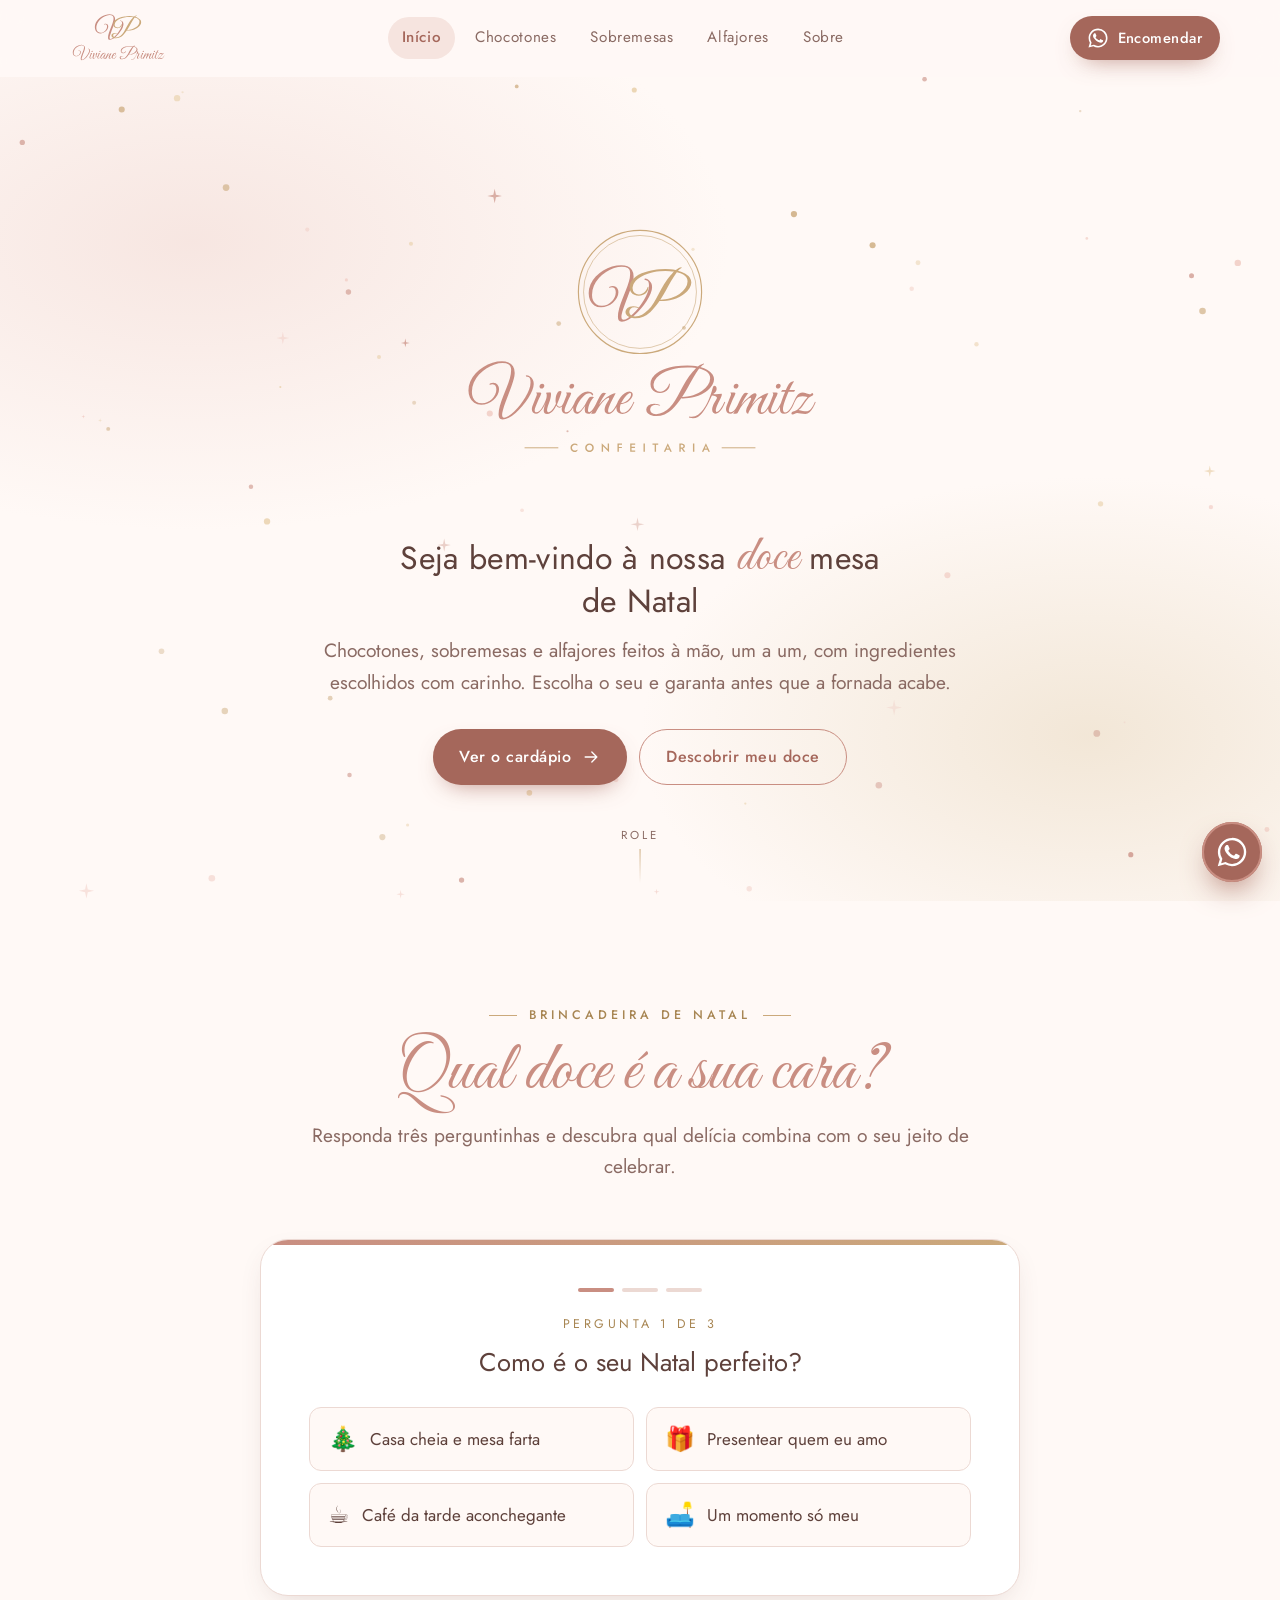
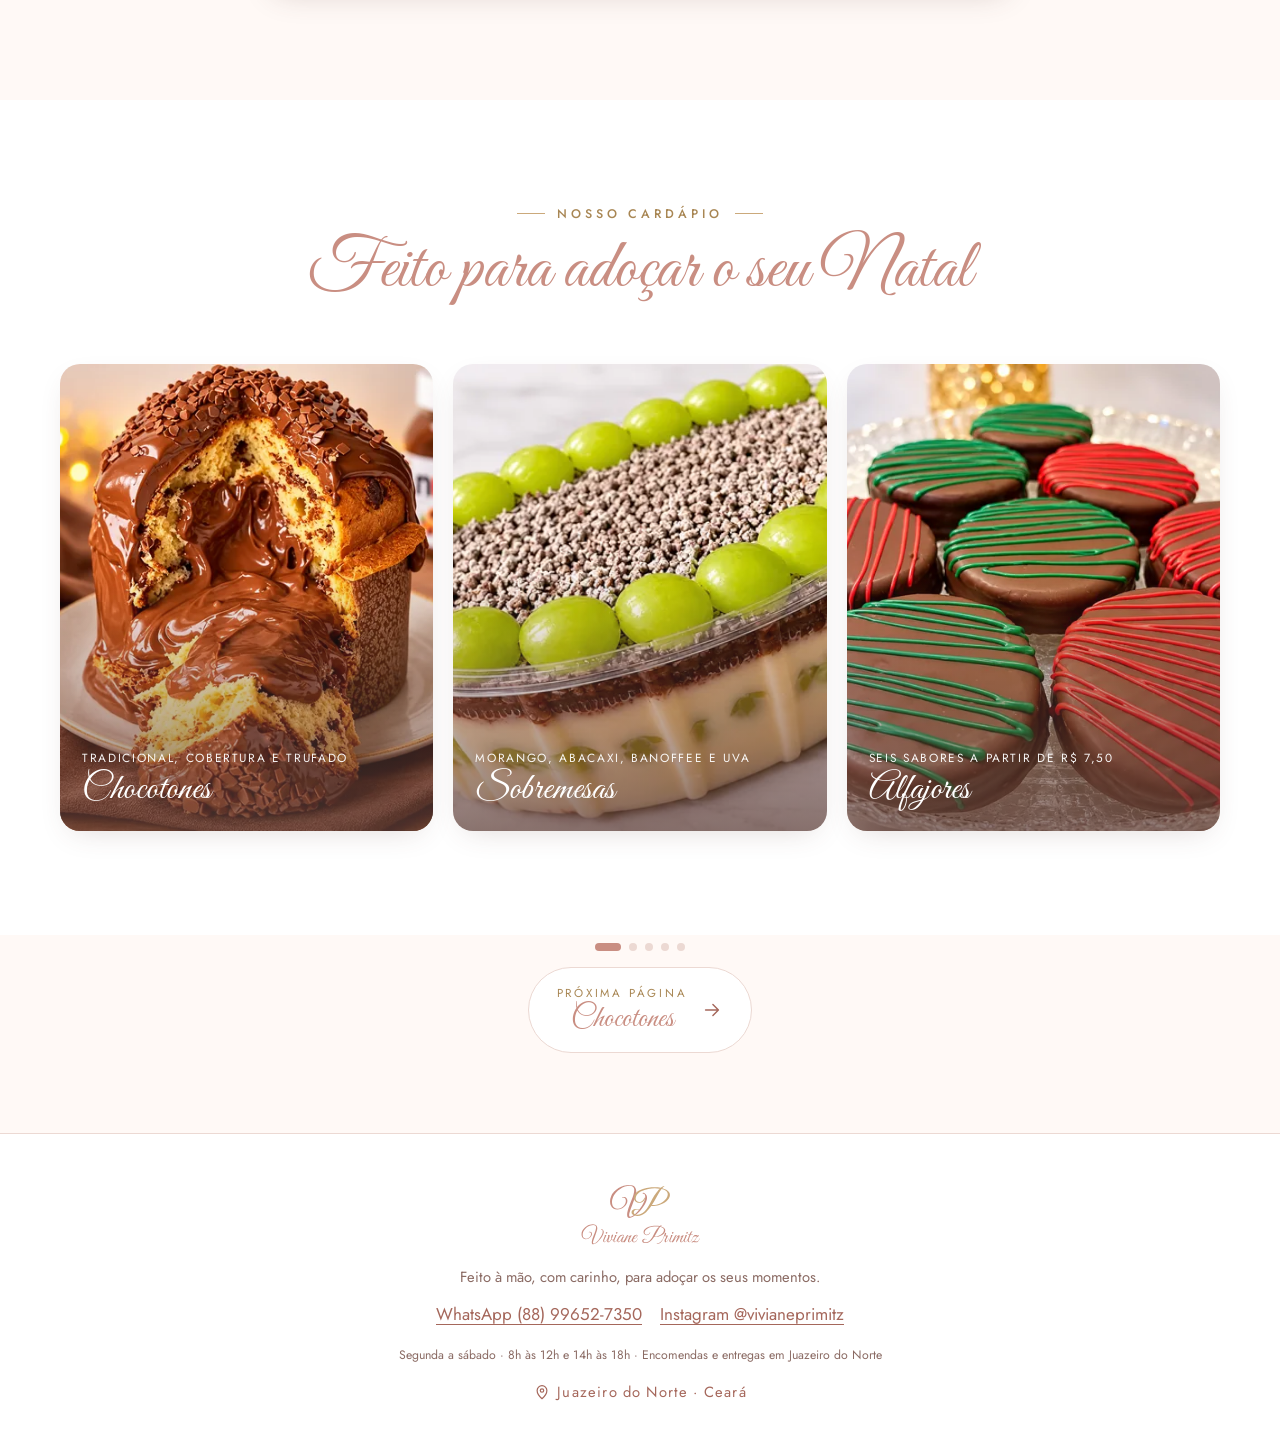
==== commit 36c21cad: "Adiciona sabores do trufado, pesos do tradicional e cidade - Chocotone trufado: seletor de sabor (ch" ====
--- a/index.html
+++ b/index.html
@@ -163,7 +163,8 @@
       <a data-wa="Olá! Vim pelo cardápio do site e quero fazer uma encomenda. 😊" href="https://wa.me/5588996527350">WhatsApp (88) 99652-7350</a>
       <a href="https://www.instagram.com/vivianeprimitz" target="_blank" rel="noopener">Instagram @vivianeprimitz</a>
     </div>
-    <p><small>Segunda a sábado · 8h às 12h e 14h às 18h · Encomendas e entregas na cidade</small></p>
+    <p><small>Segunda a sábado · 8h às 12h e 14h às 18h · Encomendas e entregas em Juazeiro do Norte</small></p>
+    <p class="footer-city"><svg viewBox="0 0 24 24" fill="none" stroke="currentColor" stroke-width="1.6" stroke-linecap="round" stroke-linejoin="round" aria-hidden="true"><path d="M12 21s-6.5-5.6-6.5-11a6.5 6.5 0 0 1 13 0c0 5.4-6.5 11-6.5 11z"/><circle cx="12" cy="10" r="2.3"/></svg>Juazeiro do Norte · Ceará</p>
   </div>
 </footer>
 
--- a/css/style.css
+++ b/css/style.css
@@ -323,6 +323,21 @@
 .size-options input:focus-visible + span { outline: 3px solid var(--champanhe); outline-offset: 2px; }
 .size-options label:hover span { border-color: var(--rose); }
 
+/* Sabores (chips) */
+.flavor-chips { display: flex; flex-wrap: wrap; gap: 8px; }
+.flavor-chips label { position: relative; cursor: pointer; }
+.flavor-chips input { position: absolute; opacity: 0; inset: 0; cursor: pointer; }
+.flavor-chips span {
+  display: inline-block; padding: 9px 16px; border-radius: 999px;
+  border: 1.5px solid var(--linha); background: var(--creme);
+  font-size: .92rem; transition: all .2s;
+}
+.flavor-chips label:hover span { border-color: var(--rose); }
+.flavor-chips input:checked + span { border-color: var(--rose); background: var(--blush); color: var(--rose-hover); box-shadow: inset 0 0 0 1px var(--rose); }
+.flavor-chips input:focus-visible + span { outline: 3px solid var(--champanhe); outline-offset: 2px; }
+.size-options span small { font-size: .78rem; color: var(--cacau-suave); line-height: 1.2; }
+
+
 /* ---------- Sobremesas ---------- */
 .dessert-gallery { display: grid; grid-template-columns: 1fr 1fr; gap: 16px; margin-bottom: clamp(32px, 5vw, 56px); }
 .dessert-gallery figure { margin: 0; border-radius: 26px; overflow: hidden; box-shadow: var(--shadow); aspect-ratio: 4 / 3; }
@@ -480,6 +495,8 @@
 .site-footer p { margin: 4px 0; font-size: .92rem; color: var(--cacau-suave); }
 .footer-links { display: flex; justify-content: center; gap: 18px; flex-wrap: wrap; margin: 10px 0 14px; }
 .footer-links a { color: var(--rose-forte); text-underline-offset: 4px; }
+.footer-city { display: inline-flex; align-items: center; gap: 6px; margin-top: 10px !important; color: var(--rose-forte) !important; letter-spacing: .08em; }
+.footer-city svg { width: 18px; height: 18px; }
 
 /* ---------- WhatsApp flutuante ---------- */
 .wa-float {
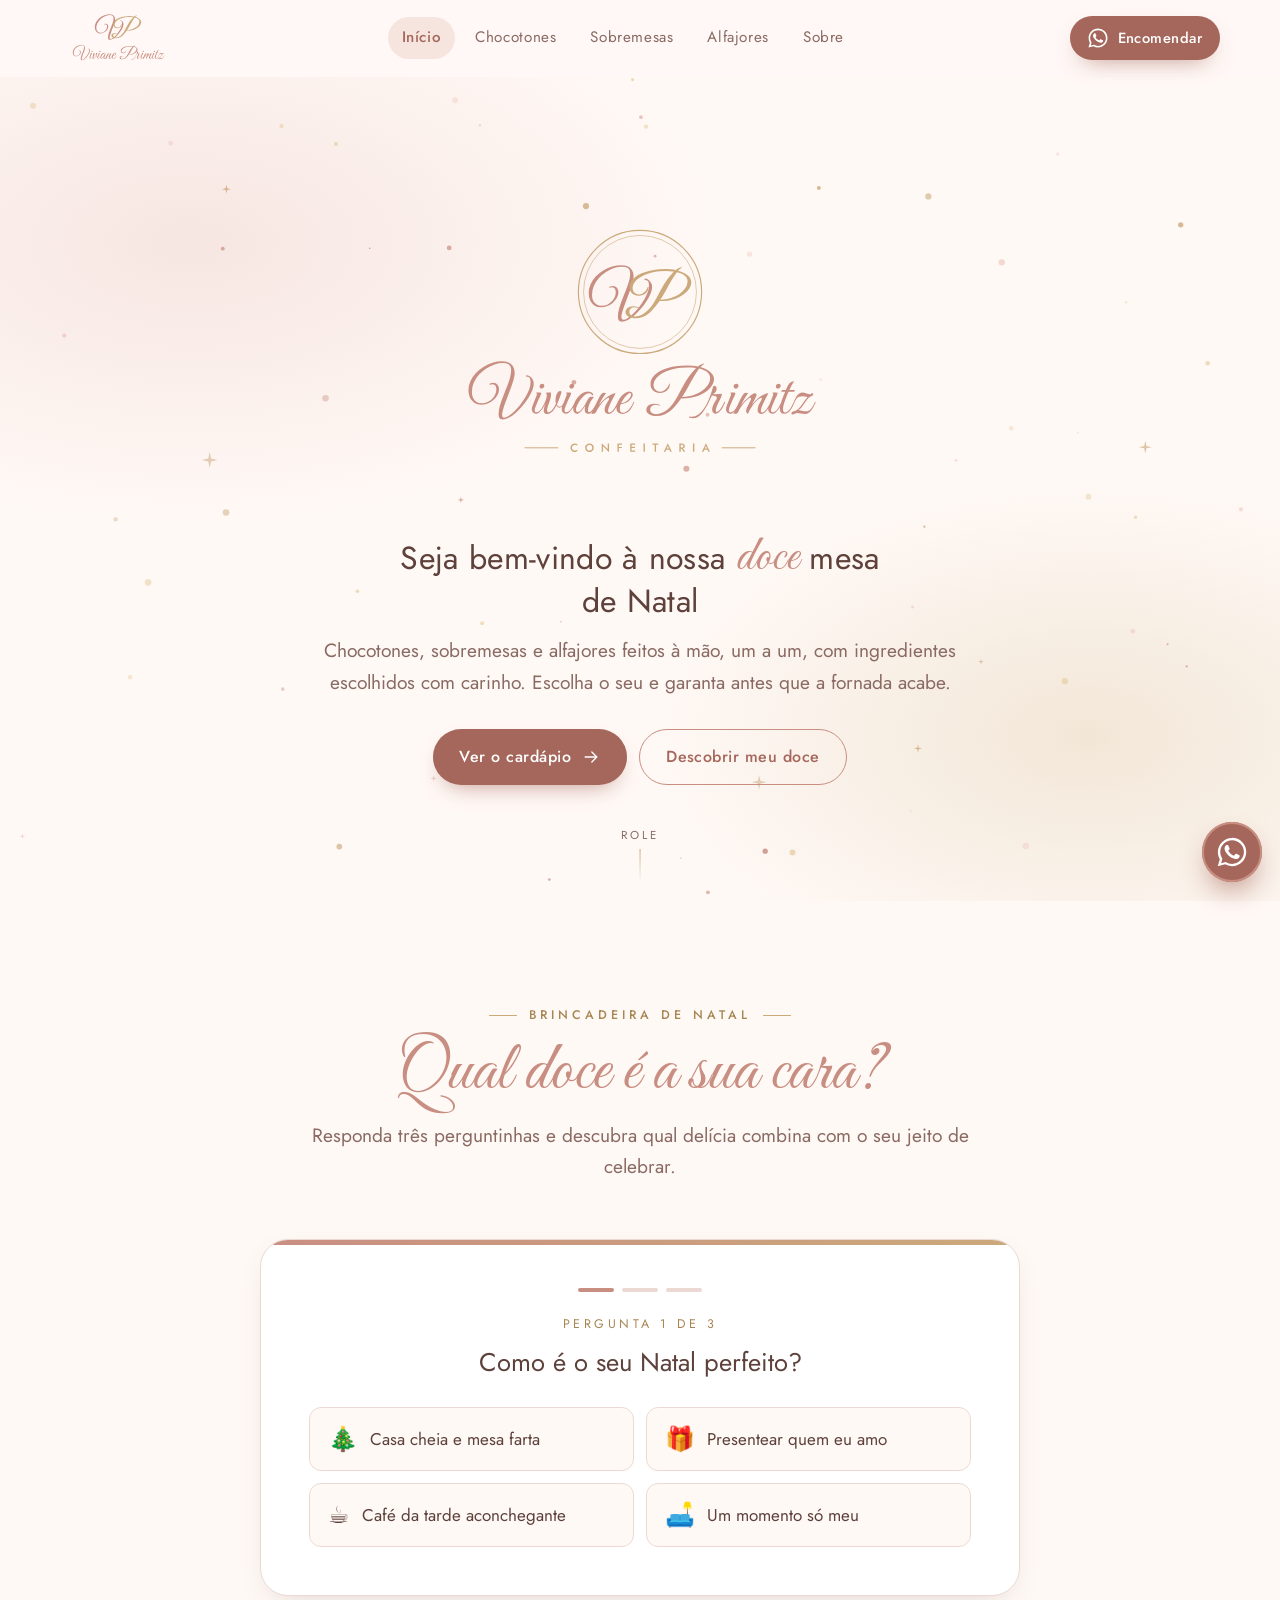
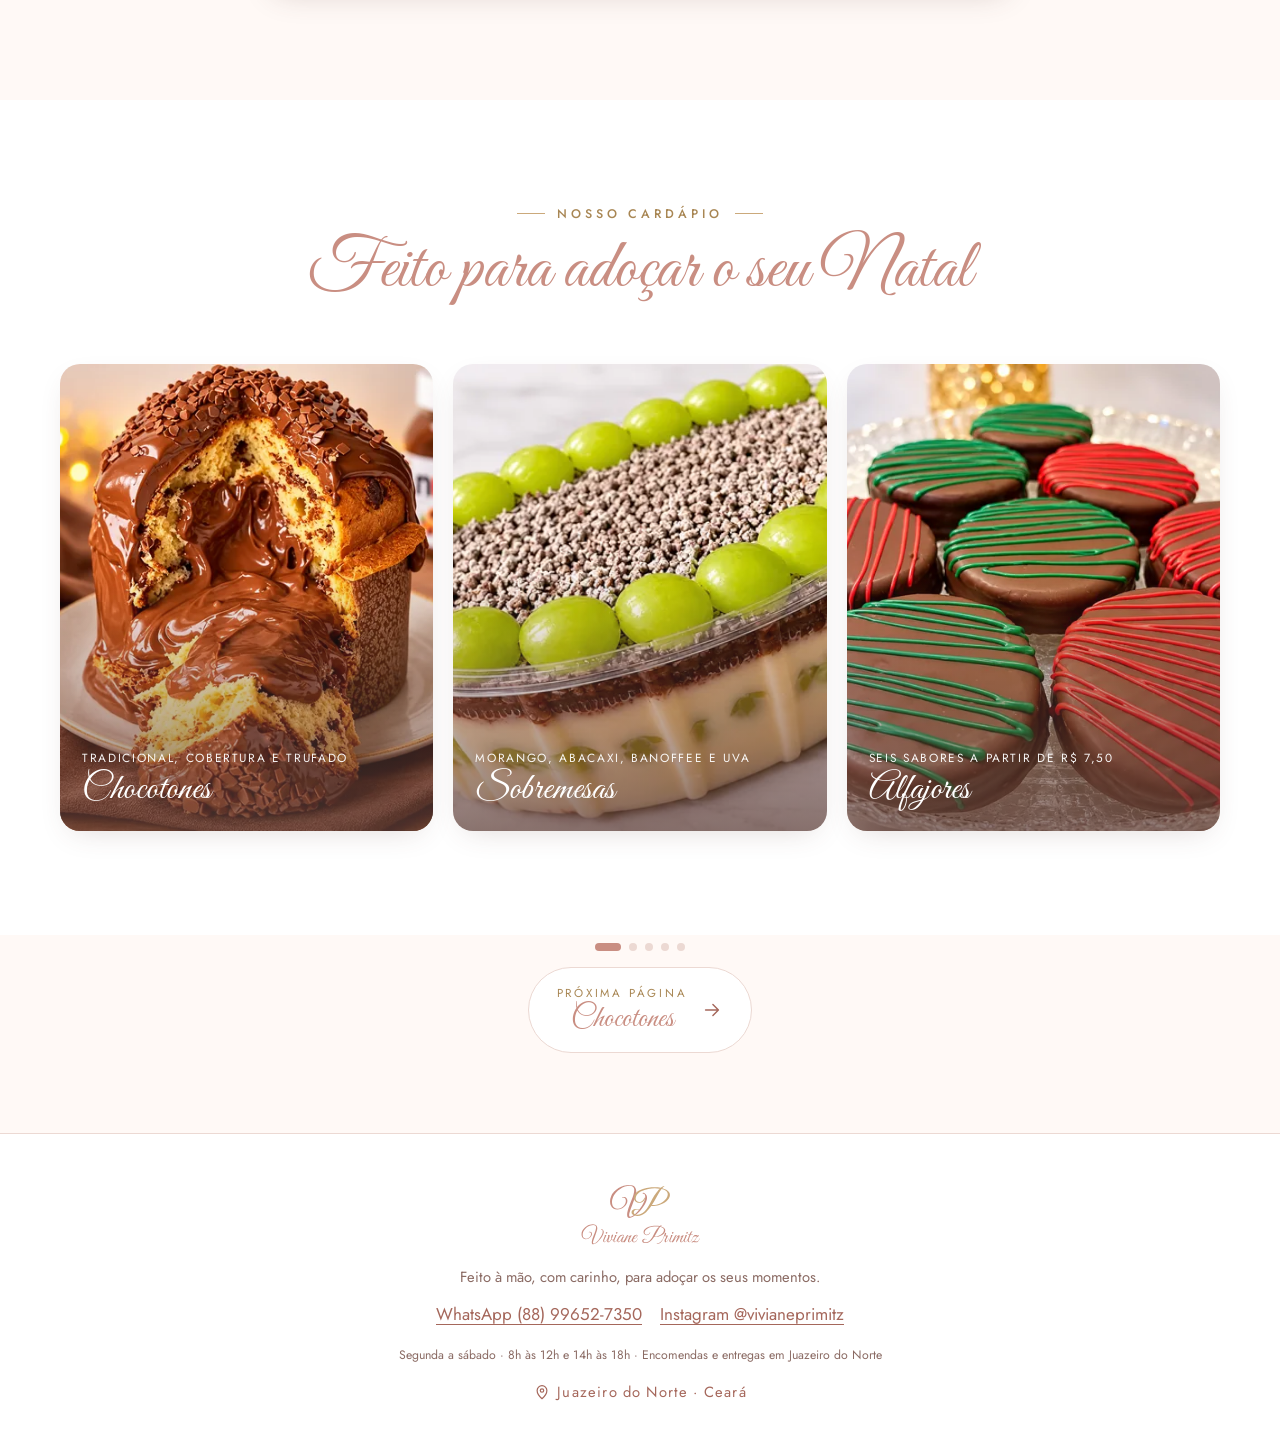
==== commit 920e02b2: "Corrige ícone de localização gigante no rodapé - Todos os ícones SVG agora têm largura/altura padrão" ====
--- a/index.html
+++ b/index.html
@@ -22,8 +22,8 @@
   <link rel="preconnect" href="https://fonts.googleapis.com">
   <link rel="preconnect" href="https://fonts.gstatic.com" crossorigin>
   <link rel="stylesheet" href="https://fonts.googleapis.com/css2?family=Great+Vibes&family=Jost:wght@300;400;500&display=swap">
-  <link rel="stylesheet" href="css/style.css">
-  <script src="js/main.js" defer></script>
+  <link rel="stylesheet" href="css/style.css?v=2">
+  <script src="js/main.js?v=2" defer></script>
 </head>
 <body class="page-index">
 <a class="skip-link" href="#conteudo">Pular para o conteúdo</a>
@@ -42,16 +42,16 @@
         <li><a href="sobre.html">Sobre</a></li>
       </ul>
     </nav>
-    <a class="btn btn-sm header-cta" data-wa="Olá! Vim pelo cardápio do site e quero fazer uma encomenda. 😊" href="https://wa.me/5588996527350"><svg viewBox="0 0 24 24" fill="currentColor" aria-hidden="true"><path d="M17.47 14.38c-.3-.15-1.75-.86-2.02-.96-.27-.1-.47-.15-.67.15-.2.3-.77.96-.94 1.16-.17.2-.35.22-.64.07-.3-.15-1.25-.46-2.38-1.47-.88-.79-1.47-1.76-1.65-2.05-.17-.3-.02-.46.13-.6.13-.14.3-.35.45-.52.15-.18.2-.3.3-.5.1-.2.05-.37-.02-.52-.08-.15-.67-1.6-.92-2.2-.24-.58-.49-.5-.67-.5h-.57c-.2 0-.52.07-.8.37-.27.3-1.04 1.02-1.04 2.48 0 1.46 1.07 2.88 1.21 3.07.15.2 2.1 3.2 5.08 4.49.71.3 1.27.49 1.7.63.72.23 1.37.2 1.88.12.57-.09 1.75-.72 2-1.41.25-.7.25-1.29.17-1.41-.07-.13-.27-.2-.57-.35zM12.05 21.5h-.01a9.4 9.4 0 0 1-4.8-1.32l-.34-.2-3.56.93.95-3.47-.22-.36A9.4 9.4 0 0 1 2.6 12.05C2.6 6.84 6.84 2.6 12.06 2.6c2.52 0 4.9.99 6.68 2.77a9.38 9.38 0 0 1 2.76 6.68c0 5.21-4.24 9.45-9.45 9.45zm8.04-17.5A11.3 11.3 0 0 0 12.05.7C5.79.7.7 5.79.7 12.05c0 2 .52 3.95 1.52 5.67L.6 23.4l5.82-1.53a11.33 11.33 0 0 0 5.63 1.43h.01c6.26 0 11.35-5.09 11.35-11.35 0-3.03-1.18-5.88-3.32-8.02z"/></svg>Encomendar</a>
+    <a class="btn btn-sm header-cta" data-wa="Olá! Vim pelo cardápio do site e quero fazer uma encomenda. 😊" href="https://wa.me/5588996527350"><svg width="20" height="20" viewBox="0 0 24 24" fill="currentColor" aria-hidden="true"><path d="M17.47 14.38c-.3-.15-1.75-.86-2.02-.96-.27-.1-.47-.15-.67.15-.2.3-.77.96-.94 1.16-.17.2-.35.22-.64.07-.3-.15-1.25-.46-2.38-1.47-.88-.79-1.47-1.76-1.65-2.05-.17-.3-.02-.46.13-.6.13-.14.3-.35.45-.52.15-.18.2-.3.3-.5.1-.2.05-.37-.02-.52-.08-.15-.67-1.6-.92-2.2-.24-.58-.49-.5-.67-.5h-.57c-.2 0-.52.07-.8.37-.27.3-1.04 1.02-1.04 2.48 0 1.46 1.07 2.88 1.21 3.07.15.2 2.1 3.2 5.08 4.49.71.3 1.27.49 1.7.63.72.23 1.37.2 1.88.12.57-.09 1.75-.72 2-1.41.25-.7.25-1.29.17-1.41-.07-.13-.27-.2-.57-.35zM12.05 21.5h-.01a9.4 9.4 0 0 1-4.8-1.32l-.34-.2-3.56.93.95-3.47-.22-.36A9.4 9.4 0 0 1 2.6 12.05C2.6 6.84 6.84 2.6 12.06 2.6c2.52 0 4.9.99 6.68 2.77a9.38 9.38 0 0 1 2.76 6.68c0 5.21-4.24 9.45-9.45 9.45zm8.04-17.5A11.3 11.3 0 0 0 12.05.7C5.79.7.7 5.79.7 12.05c0 2 .52 3.95 1.52 5.67L.6 23.4l5.82-1.53a11.33 11.33 0 0 0 5.63 1.43h.01c6.26 0 11.35-5.09 11.35-11.35 0-3.03-1.18-5.88-3.32-8.02z"/></svg>Encomendar</a>
   </div>
 </header>
 
 <nav class="tabbar" aria-label="Cardápio">
-    <a href="index.html" aria-current="page"><svg viewBox="0 0 24 24" fill="none" stroke="currentColor" stroke-width="1.6" stroke-linecap="round" stroke-linejoin="round" aria-hidden="true"><path d="M4 11.5 12 5l8 6.5V20a1 1 0 0 1-1 1h-4.5v-5.5h-5V21H5a1 1 0 0 1-1-1z"/></svg><span>Início</span></a>
-    <a href="chocotones.html"><svg viewBox="0 0 24 24" fill="none" stroke="currentColor" stroke-width="1.6" stroke-linecap="round" stroke-linejoin="round" aria-hidden="true"><path d="M4 10h16v10a1 1 0 0 1-1 1H5a1 1 0 0 1-1-1zM3 7h18v3H3zM12 7v14M12 7c-1.5-3-5-3.5-5-1.2C7 7 9 7 12 7zm0 0c1.5-3 5-3.5 5-1.2C17 7 15 7 12 7z"/></svg><span>Chocotones</span></a>
-    <a href="sobremesas.html"><svg viewBox="0 0 24 24" fill="none" stroke="currentColor" stroke-width="1.6" stroke-linecap="round" stroke-linejoin="round" aria-hidden="true"><path d="M4 20h16M5 20v-6a2 2 0 0 1 2-2h10a2 2 0 0 1 2 2v6M5 15.5c1.2 1 2.3 1 3.5 0s2.3-1 3.5 0 2.3 1 3.5 0 2.3-1 3.5 0M12 12V8M12 5.5a1 1 0 0 0 0-2"/></svg><span>Sobremesas</span></a>
-    <a href="alfajores.html"><svg viewBox="0 0 24 24" fill="none" stroke="currentColor" stroke-width="1.6" stroke-linecap="round" stroke-linejoin="round" aria-hidden="true"><circle cx="12" cy="12" r="8.5"/><path d="M8 9.5c1.5 1 2.5 1 4 0s2.5-1 4 0M8 14.5c1.5 1 2.5 1 4 0s2.5-1 4 0"/></svg><span>Alfajores</span></a>
-    <a href="sobre.html"><svg viewBox="0 0 24 24" fill="none" stroke="currentColor" stroke-width="1.6" stroke-linecap="round" stroke-linejoin="round" aria-hidden="true"><path d="M12 20s-7.5-4.4-7.5-10A4.3 4.3 0 0 1 12 7.4 4.3 4.3 0 0 1 19.5 10c0 5.6-7.5 10-7.5 10z"/></svg><span>Sobre</span></a>
+    <a href="index.html" aria-current="page"><svg width="20" height="20" viewBox="0 0 24 24" fill="none" stroke="currentColor" stroke-width="1.6" stroke-linecap="round" stroke-linejoin="round" aria-hidden="true"><path d="M4 11.5 12 5l8 6.5V20a1 1 0 0 1-1 1h-4.5v-5.5h-5V21H5a1 1 0 0 1-1-1z"/></svg><span>Início</span></a>
+    <a href="chocotones.html"><svg width="20" height="20" viewBox="0 0 24 24" fill="none" stroke="currentColor" stroke-width="1.6" stroke-linecap="round" stroke-linejoin="round" aria-hidden="true"><path d="M4 10h16v10a1 1 0 0 1-1 1H5a1 1 0 0 1-1-1zM3 7h18v3H3zM12 7v14M12 7c-1.5-3-5-3.5-5-1.2C7 7 9 7 12 7zm0 0c1.5-3 5-3.5 5-1.2C17 7 15 7 12 7z"/></svg><span>Chocotones</span></a>
+    <a href="sobremesas.html"><svg width="20" height="20" viewBox="0 0 24 24" fill="none" stroke="currentColor" stroke-width="1.6" stroke-linecap="round" stroke-linejoin="round" aria-hidden="true"><path d="M4 20h16M5 20v-6a2 2 0 0 1 2-2h10a2 2 0 0 1 2 2v6M5 15.5c1.2 1 2.3 1 3.5 0s2.3-1 3.5 0 2.3 1 3.5 0 2.3-1 3.5 0M12 12V8M12 5.5a1 1 0 0 0 0-2"/></svg><span>Sobremesas</span></a>
+    <a href="alfajores.html"><svg width="20" height="20" viewBox="0 0 24 24" fill="none" stroke="currentColor" stroke-width="1.6" stroke-linecap="round" stroke-linejoin="round" aria-hidden="true"><circle cx="12" cy="12" r="8.5"/><path d="M8 9.5c1.5 1 2.5 1 4 0s2.5-1 4 0M8 14.5c1.5 1 2.5 1 4 0s2.5-1 4 0"/></svg><span>Alfajores</span></a>
+    <a href="sobre.html"><svg width="20" height="20" viewBox="0 0 24 24" fill="none" stroke="currentColor" stroke-width="1.6" stroke-linecap="round" stroke-linejoin="round" aria-hidden="true"><path d="M12 20s-7.5-4.4-7.5-10A4.3 4.3 0 0 1 12 7.4 4.3 4.3 0 0 1 19.5 10c0 5.6-7.5 10-7.5 10z"/></svg><span>Sobre</span></a>
 </nav>
 
 <main id="conteudo">
@@ -62,7 +62,7 @@
       <h1>Seja bem-vindo à nossa <em>doce</em> mesa de Natal</h1>
       <p class="lead">Chocotones, sobremesas e alfajores feitos à mão, um a um, com ingredientes escolhidos com carinho. Escolha o seu e garanta antes que a fornada acabe.</p>
       <div class="hero-actions">
-        <a class="btn" href="chocotones.html">Ver o cardápio <svg viewBox="0 0 24 24" fill="none" stroke="currentColor" stroke-width="1.6" stroke-linecap="round" stroke-linejoin="round" aria-hidden="true"><path d="M5 12h14M13 6l6 6-6 6"/></svg></a>
+        <a class="btn" href="chocotones.html">Ver o cardápio <svg width="20" height="20" viewBox="0 0 24 24" fill="none" stroke="currentColor" stroke-width="1.6" stroke-linecap="round" stroke-linejoin="round" aria-hidden="true"><path d="M5 12h14M13 6l6 6-6 6"/></svg></a>
         <a class="btn btn-outline" href="#quiz">Descobrir meu doce</a>
       </div>
     </div>
@@ -109,7 +109,7 @@
             <p data-result-text></p>
             <p><strong data-result-price></strong></p>
             <div class="actions">
-              <a class="btn" data-wa="Olá! Fiz o quiz do site e quero encomendar. 😊" href="https://wa.me/5588996527350" data-result-order><svg viewBox="0 0 24 24" fill="currentColor" aria-hidden="true"><path d="M17.47 14.38c-.3-.15-1.75-.86-2.02-.96-.27-.1-.47-.15-.67.15-.2.3-.77.96-.94 1.16-.17.2-.35.22-.64.07-.3-.15-1.25-.46-2.38-1.47-.88-.79-1.47-1.76-1.65-2.05-.17-.3-.02-.46.13-.6.13-.14.3-.35.45-.52.15-.18.2-.3.3-.5.1-.2.05-.37-.02-.52-.08-.15-.67-1.6-.92-2.2-.24-.58-.49-.5-.67-.5h-.57c-.2 0-.52.07-.8.37-.27.3-1.04 1.02-1.04 2.48 0 1.46 1.07 2.88 1.21 3.07.15.2 2.1 3.2 5.08 4.49.71.3 1.27.49 1.7.63.72.23 1.37.2 1.88.12.57-.09 1.75-.72 2-1.41.25-.7.25-1.29.17-1.41-.07-.13-.27-.2-.57-.35zM12.05 21.5h-.01a9.4 9.4 0 0 1-4.8-1.32l-.34-.2-3.56.93.95-3.47-.22-.36A9.4 9.4 0 0 1 2.6 12.05C2.6 6.84 6.84 2.6 12.06 2.6c2.52 0 4.9.99 6.68 2.77a9.38 9.38 0 0 1 2.76 6.68c0 5.21-4.24 9.45-9.45 9.45zm8.04-17.5A11.3 11.3 0 0 0 12.05.7C5.79.7.7 5.79.7 12.05c0 2 .52 3.95 1.52 5.67L.6 23.4l5.82-1.53a11.33 11.33 0 0 0 5.63 1.43h.01c6.26 0 11.35-5.09 11.35-11.35 0-3.03-1.18-5.88-3.32-8.02z"/></svg>Quero esse!</a>
+              <a class="btn" data-wa="Olá! Fiz o quiz do site e quero encomendar. 😊" href="https://wa.me/5588996527350" data-result-order><svg width="20" height="20" viewBox="0 0 24 24" fill="currentColor" aria-hidden="true"><path d="M17.47 14.38c-.3-.15-1.75-.86-2.02-.96-.27-.1-.47-.15-.67.15-.2.3-.77.96-.94 1.16-.17.2-.35.22-.64.07-.3-.15-1.25-.46-2.38-1.47-.88-.79-1.47-1.76-1.65-2.05-.17-.3-.02-.46.13-.6.13-.14.3-.35.45-.52.15-.18.2-.3.3-.5.1-.2.05-.37-.02-.52-.08-.15-.67-1.6-.92-2.2-.24-.58-.49-.5-.67-.5h-.57c-.2 0-.52.07-.8.37-.27.3-1.04 1.02-1.04 2.48 0 1.46 1.07 2.88 1.21 3.07.15.2 2.1 3.2 5.08 4.49.71.3 1.27.49 1.7.63.72.23 1.37.2 1.88.12.57-.09 1.75-.72 2-1.41.25-.7.25-1.29.17-1.41-.07-.13-.27-.2-.57-.35zM12.05 21.5h-.01a9.4 9.4 0 0 1-4.8-1.32l-.34-.2-3.56.93.95-3.47-.22-.36A9.4 9.4 0 0 1 2.6 12.05C2.6 6.84 6.84 2.6 12.06 2.6c2.52 0 4.9.99 6.68 2.77a9.38 9.38 0 0 1 2.76 6.68c0 5.21-4.24 9.45-9.45 9.45zm8.04-17.5A11.3 11.3 0 0 0 12.05.7C5.79.7.7 5.79.7 12.05c0 2 .52 3.95 1.52 5.67L.6 23.4l5.82-1.53a11.33 11.33 0 0 0 5.63 1.43h.01c6.26 0 11.35-5.09 11.35-11.35 0-3.03-1.18-5.88-3.32-8.02z"/></svg>Quero esse!</a>
               <a class="btn btn-outline" href="chocotones.html" data-result-page>Ver no cardápio</a>
               <button type="button" class="link-btn" data-quiz-restart>Refazer o quiz</button>
             </div>
@@ -151,7 +151,7 @@
     <div class="steps" aria-label="Página 1 de 5"><span class="is-current"></span><span></span><span></span><span></span><span></span></div>
     <a class="next-link" href="chocotones.html">
         <span><small>Próxima página</small><strong>Chocotones</strong></span>
-        <svg viewBox="0 0 24 24" fill="none" stroke="currentColor" stroke-width="1.6" stroke-linecap="round" stroke-linejoin="round" aria-hidden="true"><path d="M5 12h14M13 6l6 6-6 6"/></svg>
+        <svg width="20" height="20" viewBox="0 0 24 24" fill="none" stroke="currentColor" stroke-width="1.6" stroke-linecap="round" stroke-linejoin="round" aria-hidden="true"><path d="M5 12h14M13 6l6 6-6 6"/></svg>
       </a>
   </div>
 </section>
@@ -164,10 +164,10 @@
       <a href="https://www.instagram.com/vivianeprimitz" target="_blank" rel="noopener">Instagram @vivianeprimitz</a>
     </div>
     <p><small>Segunda a sábado · 8h às 12h e 14h às 18h · Encomendas e entregas em Juazeiro do Norte</small></p>
-    <p class="footer-city"><svg viewBox="0 0 24 24" fill="none" stroke="currentColor" stroke-width="1.6" stroke-linecap="round" stroke-linejoin="round" aria-hidden="true"><path d="M12 21s-6.5-5.6-6.5-11a6.5 6.5 0 0 1 13 0c0 5.4-6.5 11-6.5 11z"/><circle cx="12" cy="10" r="2.3"/></svg>Juazeiro do Norte · Ceará</p>
+    <p class="footer-city"><svg width="20" height="20" viewBox="0 0 24 24" fill="none" stroke="currentColor" stroke-width="1.6" stroke-linecap="round" stroke-linejoin="round" aria-hidden="true"><path d="M12 21s-6.5-5.6-6.5-11a6.5 6.5 0 0 1 13 0c0 5.4-6.5 11-6.5 11z"/><circle cx="12" cy="10" r="2.3"/></svg>Juazeiro do Norte · Ceará</p>
   </div>
 </footer>
 
-<a class="wa-float" data-wa="Olá! Vim pelo cardápio do site e quero fazer uma encomenda. 😊" href="https://wa.me/5588996527350" aria-label="Falar com a Viviane no WhatsApp"><svg viewBox="0 0 24 24" fill="currentColor" aria-hidden="true"><path d="M17.47 14.38c-.3-.15-1.75-.86-2.02-.96-.27-.1-.47-.15-.67.15-.2.3-.77.96-.94 1.16-.17.2-.35.22-.64.07-.3-.15-1.25-.46-2.38-1.47-.88-.79-1.47-1.76-1.65-2.05-.17-.3-.02-.46.13-.6.13-.14.3-.35.45-.52.15-.18.2-.3.3-.5.1-.2.05-.37-.02-.52-.08-.15-.67-1.6-.92-2.2-.24-.58-.49-.5-.67-.5h-.57c-.2 0-.52.07-.8.37-.27.3-1.04 1.02-1.04 2.48 0 1.46 1.07 2.88 1.21 3.07.15.2 2.1 3.2 5.08 4.49.71.3 1.27.49 1.7.63.72.23 1.37.2 1.88.12.57-.09 1.75-.72 2-1.41.25-.7.25-1.29.17-1.41-.07-.13-.27-.2-.57-.35zM12.05 21.5h-.01a9.4 9.4 0 0 1-4.8-1.32l-.34-.2-3.56.93.95-3.47-.22-.36A9.4 9.4 0 0 1 2.6 12.05C2.6 6.84 6.84 2.6 12.06 2.6c2.52 0 4.9.99 6.68 2.77a9.38 9.38 0 0 1 2.76 6.68c0 5.21-4.24 9.45-9.45 9.45zm8.04-17.5A11.3 11.3 0 0 0 12.05.7C5.79.7.7 5.79.7 12.05c0 2 .52 3.95 1.52 5.67L.6 23.4l5.82-1.53a11.33 11.33 0 0 0 5.63 1.43h.01c6.26 0 11.35-5.09 11.35-11.35 0-3.03-1.18-5.88-3.32-8.02z"/></svg></a>
+<a class="wa-float" data-wa="Olá! Vim pelo cardápio do site e quero fazer uma encomenda. 😊" href="https://wa.me/5588996527350" aria-label="Falar com a Viviane no WhatsApp"><svg width="20" height="20" viewBox="0 0 24 24" fill="currentColor" aria-hidden="true"><path d="M17.47 14.38c-.3-.15-1.75-.86-2.02-.96-.27-.1-.47-.15-.67.15-.2.3-.77.96-.94 1.16-.17.2-.35.22-.64.07-.3-.15-1.25-.46-2.38-1.47-.88-.79-1.47-1.76-1.65-2.05-.17-.3-.02-.46.13-.6.13-.14.3-.35.45-.52.15-.18.2-.3.3-.5.1-.2.05-.37-.02-.52-.08-.15-.67-1.6-.92-2.2-.24-.58-.49-.5-.67-.5h-.57c-.2 0-.52.07-.8.37-.27.3-1.04 1.02-1.04 2.48 0 1.46 1.07 2.88 1.21 3.07.15.2 2.1 3.2 5.08 4.49.71.3 1.27.49 1.7.63.72.23 1.37.2 1.88.12.57-.09 1.75-.72 2-1.41.25-.7.25-1.29.17-1.41-.07-.13-.27-.2-.57-.35zM12.05 21.5h-.01a9.4 9.4 0 0 1-4.8-1.32l-.34-.2-3.56.93.95-3.47-.22-.36A9.4 9.4 0 0 1 2.6 12.05C2.6 6.84 6.84 2.6 12.06 2.6c2.52 0 4.9.99 6.68 2.77a9.38 9.38 0 0 1 2.76 6.68c0 5.21-4.24 9.45-9.45 9.45zm8.04-17.5A11.3 11.3 0 0 0 12.05.7C5.79.7.7 5.79.7 12.05c0 2 .52 3.95 1.52 5.67L.6 23.4l5.82-1.53a11.33 11.33 0 0 0 5.63 1.43h.01c6.26 0 11.35-5.09 11.35-11.35 0-3.03-1.18-5.88-3.32-8.02z"/></svg></a>
 </body>
 </html>
